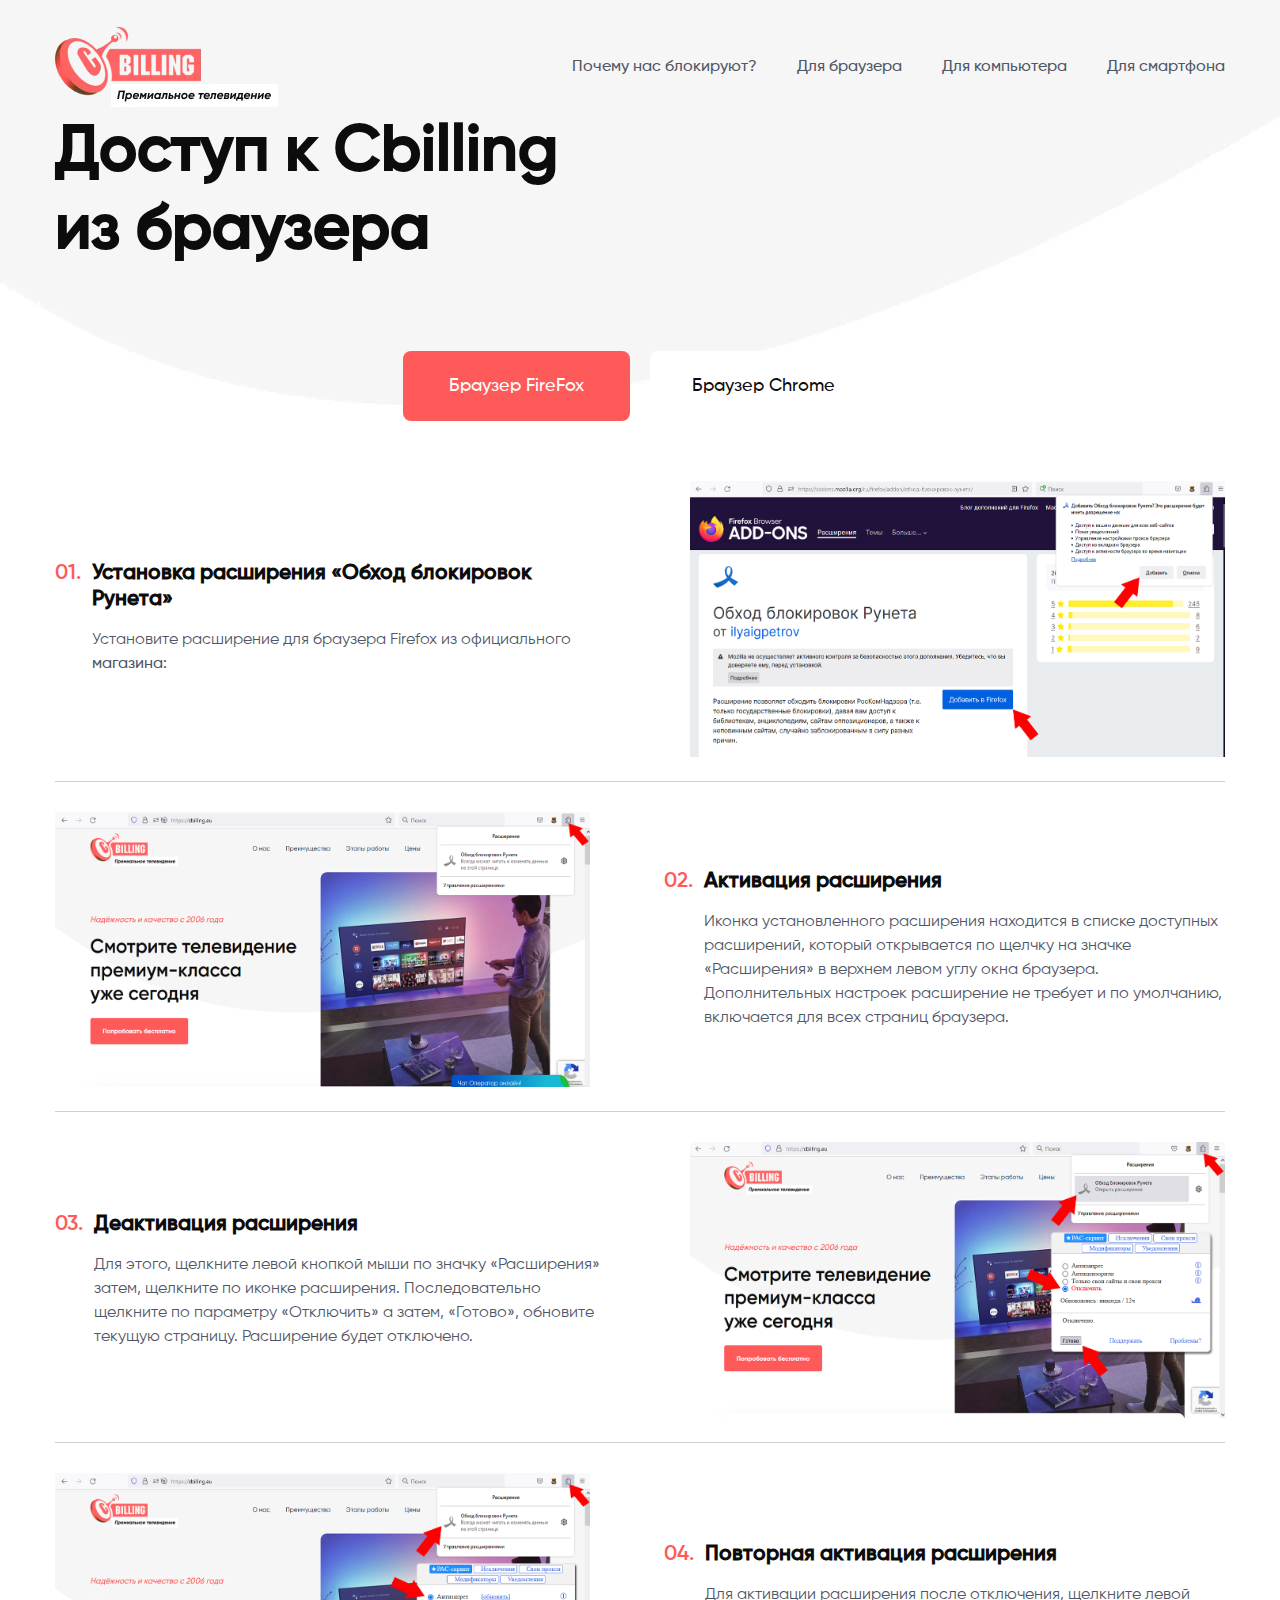
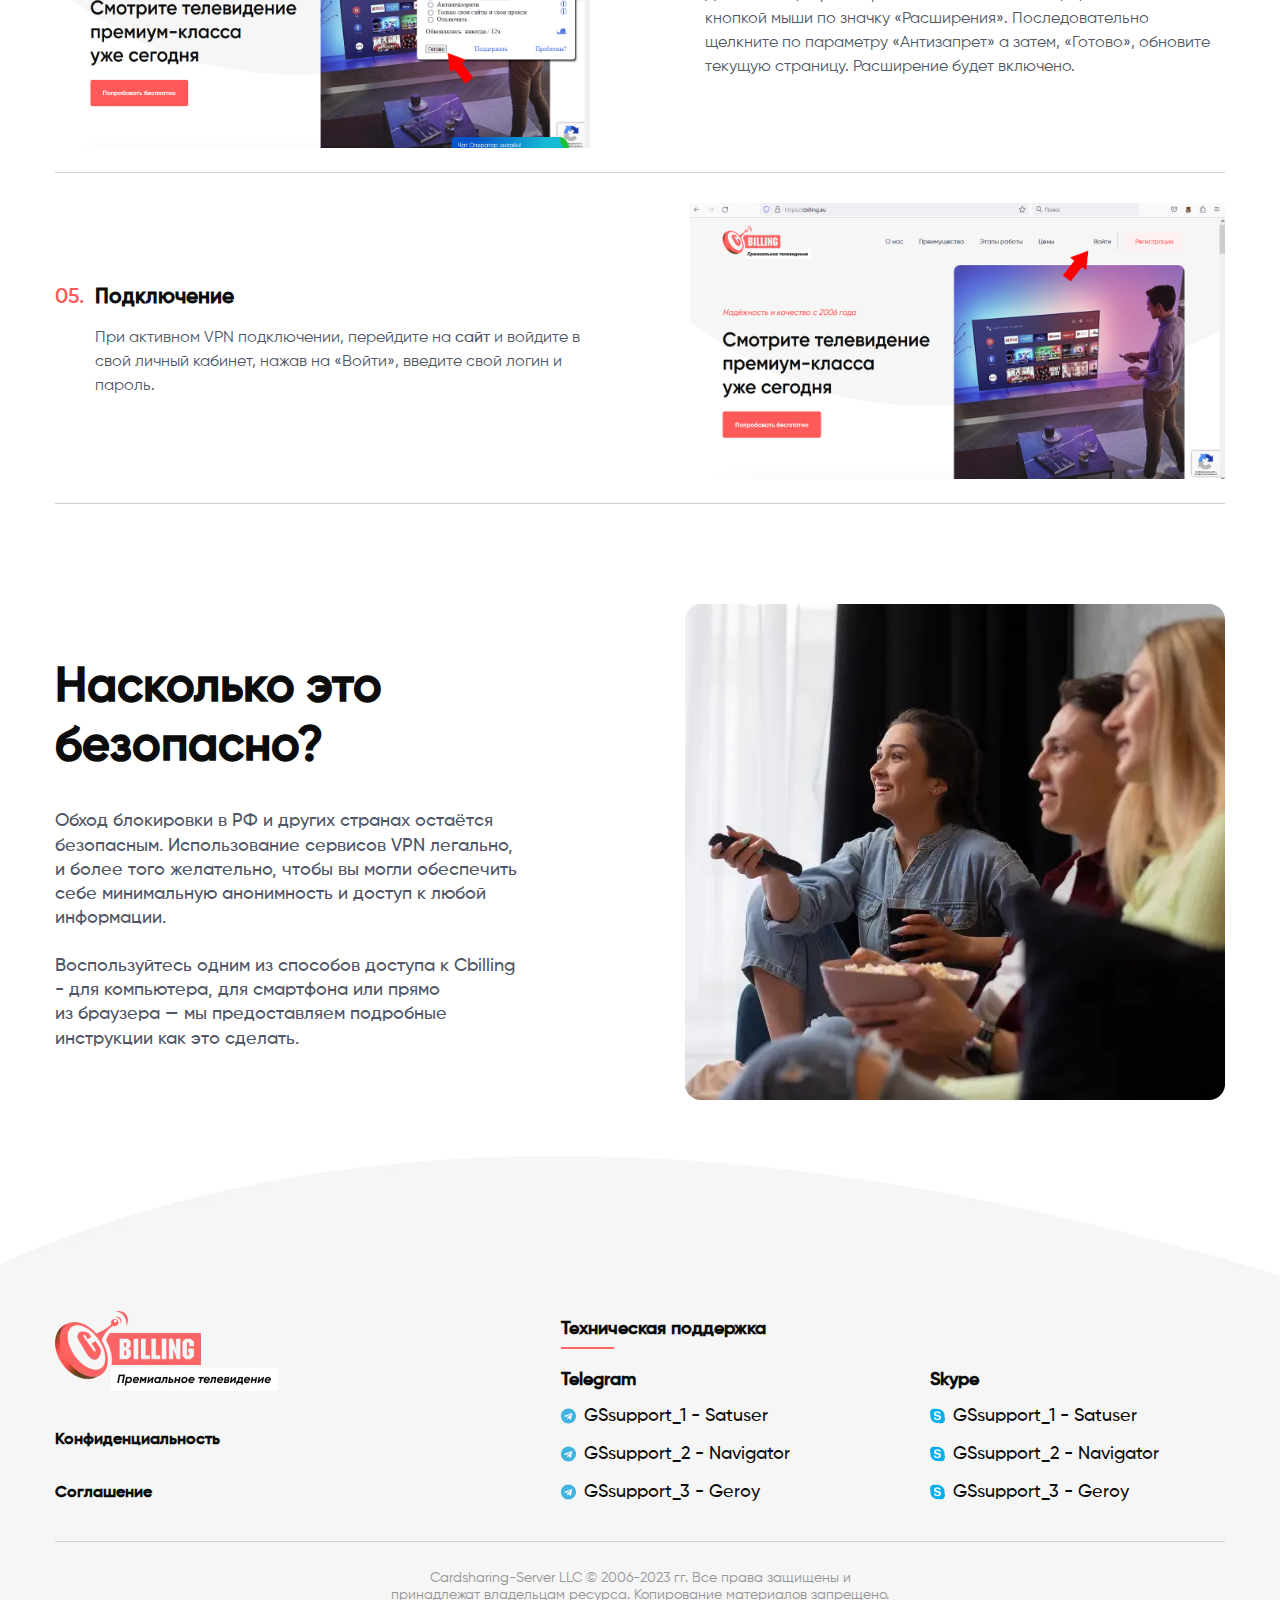
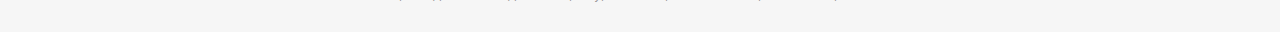
==== browser.html @ f4bbd4d5 "my first commit" ====
<!DOCTYPE html>
<html lang="en">

<head>
    <meta charset="UTF-8">
    <meta name="viewport" content="width=device-width, initial-scale=1.0">
    <meta name="title" content="Как войти в личный кабинет цбиллинг? Зеркало и другие способы здесь.">
    <meta name="description" content="Не работает цбиллинг? Нет доступа в личный кабинет cbilling? Зайдите на зеркало или используйте VPN.">
    <title>Document</title>
    <link rel="stylesheet" href="style.css">
    <link rel="icon" href="img/logo.webp">
</head>

<body>
    <div class="burger__menu">
        <div class="burger__container">
            <div class="header__logo">
                <a href="index.html"> <img src="img/logo.webp" alt=""> </a>
            </div>
        </div>
        <ul class="burger-list">
            <li class="header__list-item"><a href="#whyWeAreBlocked">Почему нас блокируют?</a></li>
            <li class="header__list-item"><a href="browser.html">Для браузера</a></li>
            <li class="header__list-item"><a href="pc.html">Для компьютера</a></li>
            <li class="header__list-item"><a href="smartphone.html">Для смартфона</a></li>
        </ul>
    </div>
    <header class="header header2">
        <div class="burger">
            <div class="burger-item first"></div>
            <div class="burger-item second"></div>
            <div class="burger-item last"></div>
        </div>
        <div class="container">
            <div class="header__container">
                <div class="header__logo">
                    <a href="index.html"> <img src="img/logo.webp" alt=""> </a>
                </div>
                <ul class="header__list">
                    <li class="header__list-item"><a href="#whyWeAreBlocked">Почему нас блокируют?</a></li>
                    <li class="header__list-item"><a href="browser.html">Для браузера</a></li>
                    <li class="header__list-item"><a href="pc.html">Для компьютера</a></li>
                    <li class="header__list-item"><a href="smartphone.html">Для смартфона</a></li>
                </ul>
            </div>

            <h1> Доступ к Cbilling из браузера</h1>

            <div class="howToGetAccess_names howToGetAccess_names2">
                <div class="howToGetAccess_name howToGetAccess_name-active">Браузер FireFox</div>
                <div class="howToGetAccess_name">Браузер Chrome</div>
            </div>
            <div class="howToGet__firefox howToGet__firefox-active">



                <div class="howToGetAccess_photosBlock">
                    <div>
                        <div class="howToGetAcces_texts">
                            <div>
                                <span>01.</span>
                            </div>
                            <div>
                                <h3>Установка расширения «Обход блокировок Рунета»</h3>

                                <p>
                                    Установите расширение для браузера Firefox из официального 
                                    <a href="
                                https://addons.mozilla.org/ru/firefox/addon/обход-блокировок-рунета/
                                ">

                                        магазина:
                                    </a>


                                </p>
                            </div>
                        </div>
                    </div>


                    <img width="535px" src="./img/firefox/001.webp" alt="">
                </div>



                <div class="howToGetAccess_photosBlock">
                    <img width="535px" src="./img/firefox/002.webp" alt="">

                    <div>
                        <div class="howToGetAcces_texts">
                            <div>
                                <span>02.</span>
                            </div>
                            <div>
                                <h3>Активация расширения</h3>

                                <p>
                                    Иконка установленного расширения находится в списке доступных расширений, который
                                    открывается по щелчку на значке «Расширения» в верхнем левом углу окна браузера.
                                    Дополнительных настроек расширение не требует и по умолчанию, включается для всех
                                    страниц браузера.


                                </p>
                            </div>
                        </div>
                    </div>


                </div>

                <div class="howToGetAccess_photosBlock">

                    <div>
                        <div class="howToGetAcces_texts">
                            <div>
                                <span>03.</span>
                            </div>
                            <div>
                                <h3>Деактивация расширения</h3>

                                <p>
                                    Для этого, щелкните левой кнопкой мыши по значку «Расширения» затем, щелкните по
                                    иконке
                                    расширения. Последовательно щелкните по параметру «Отключить» а затем, «Готово»,
                                    обновите текущую страницу. Расширение будет отключено.
                                </p>
                            </div>
                        </div>
                    </div>

                    <img width="535px" src="./img/firefox/003.webp" alt="">

                </div>

                <div class="howToGetAccess_photosBlock">
                    <img width="535px" src="./img/firefox/004.webp" alt="">

                    <div>
                        <div class="howToGetAcces_texts">
                            <div>
                                <span>04.</span>
                            </div>
                            <div>
                                <h3>Повторная активация расширения</h3>

                                <p>
                                    Для активации расширения после отключения, щелкните левой кнопкой мыши по значку
                                    «Расширения». Последовательно щелкните по параметру «Антизапрет» а затем, «Готово»,
                                    обновите текущую страницу. Расширение будет включено.

                                </p>
                            </div>
                        </div>
                    </div>


                </div>


                <div class="howToGetAccess_photosBlock">

                    <div>
                        <div class="howToGetAcces_texts">
                            <div>
                                <span>05.</span>
                            </div>
                            <div>
                                <h3>Подключение</h3>

                                <p>
                                    При активном VPN подключении, перейдите на <a href="https://cbilling.eu">
                                        сайт</a> и войдите в свой
                                    личный кабинет, нажав на «Войти», введите свой логин и пароль.
                                </p>
                            </div>
                        </div>
                    </div>
                    <img width="535px" src="./img/firefox/005.webp" alt="">


                </div>
            </div>



            <div class="howToGet__firefox">



                <div class="howToGetAccess_photosBlock">
                    <div>
                        <div class="howToGetAcces_texts">
                            <div>
                                <span>01.</span>
                            </div>
                            <div>
                                <h3>Установка расширения «Обход блокировок Рунета»</h3>

                                <p>
                                    Установите расширение для браузера Google Chrome из официального

                                    <a href="
                                    https://chrome.google.com/webstore/detail/обход-блокировок-рунета/npgcnondjocldhldegnakemclmfkngch?hl=ru
                                    ">

                                        магазина:

                                    </a>


                                </p>
                            </div>
                        </div>
                    </div>


                    <img width="535px" src="./img/chrome/001.webp" alt="">
                </div>



                <div class="howToGetAccess_photosBlock">
                    <img width="535px" src="./img/chrome/002.webp" alt="">

                    <div>
                        <div class="howToGetAcces_texts">
                            <div>
                                <span>02.</span>
                            </div>
                            <div>
                                <h3>Активация</h3>

                                <p>
                                    Иконка установленного расширения находится в верхнем правом углу браузера, правее
                                    адресной строки. Дополнительных настроек расширение не требует и включается для всех
                                    страниц браузера.


                                </p>
                            </div>
                        </div>
                    </div>


                </div>

                <div class="howToGetAccess_photosBlock">

                    <div>
                        <div class="howToGetAcces_texts">
                            <div>
                                <span>03.</span>
                            </div>
                            <div>
                                <h3>Деактивация </h3>

                                <p>
                                    Для отключения, щелкните левой кнопкой мыши по иконке расширения. Последовательно
                                    щелкните по параметру «Отключить» а затем, «Готово», обновите текущую страницу.
                                    Расширение будет отключено.

                                </p>
                            </div>
                        </div>
                    </div>

                    <img width="535px" src="./img/chrome/003.webp" alt="">

                </div>

                <div class="howToGetAccess_photosBlock">
                    <img width="535px" src="./img/chrome/004.webp" alt="">

                    <div>
                        <div class="howToGetAcces_texts">
                            <div>
                                <span>04.</span>
                            </div>
                            <div>
                                <h3>Повторная активация</h3>

                                <p>
                                    Для активации после отключения, щелкните левой кнопкой мыши по иконке расширения.
                                    Последовательно щелкните по параметру «Антизапрет» а затем, «Готово», обновите
                                    текущую страницу. Расширение будет включено.

                                </p>
                            </div>
                        </div>
                    </div>


                </div>


                <div class="howToGetAccess_photosBlock">

                    <div>
                        <div class="howToGetAcces_texts">
                            <div>
                                <span>05.</span>
                            </div>
                            <div>
                                <h3>Подключение</h3>

                                <p>
                                    При активном VPN подключении, перейдите на  <a href="https://cbilling.eu">
                                        сайт</a> и войдите в свой
                                    личный кабинет, нажав на «Войти», введите свой логин и пароль.
                                </p>
                            </div>
                        </div>
                    </div>
                    <img width="535px" src="./img/chrome/005.webp" alt="">


                </div>
            </div>

        </div>
    </header>





    <section class="safety safety2">
        <div class="container">
            <div class="safety__container">
                <div class="safety__info">
                    <h2 class="safety__title">Насколько это безопасно?</h2>
                    <p class="safety__info-text">
                        Обход блокировки в РФ и других странах остаётся безопасным. Использование сервисов VPN легально,
                        и более того желательно, чтобы вы могли обеспечить себе минимальную анонимность и доступ к любой
                        информации. <br> <br>
                        Воспользуйтесь одним из способов доступа к Cbilling - для компьютера, для смартфона или прямо
                        из браузера — мы предоставляем подробные инструкции как это сделать.
                    </p>
                </div>
                <div class="safety__img">
                    <img src="img/safety.webp" alt="">
                </div>
            </div>
        </div>
    </section>
    <footer class="footer">
        <div class="container">
            <div class="footer__container">
                <div class="footer__logo">
                    <a href="index.html"><img src="img/logo.webp" alt=""></a>
                    <a href="#">Конфиденциальность</a>
                    <a href="#">Соглашение</a>
                </div>
                <div class="footer__lists">
                    <ul class="footer__list">
                        <h5 class="footer__technic">Техническая поддержка</h5>
                        <div class="underscore"></div>
                        <h6 class="footer__name">Telegram</h6>
                        <ul class="main__list">
                            <a href="https://t.me/GSsupport_1">
                                <img src="img/telegram.svg" alt="">
                                <p>GSsupport_1 - Satuser</p>
                            </a>
                            <a href="https://t.me/GSsupport_2">
                                <img src="img/telegram.svg" alt="">
                                <p>GSsupport_2 - Navigator</p>
                            </a>
                            <a href="https://t.me/GSsupport_3">
                                <img src="img/telegram.svg" alt="">
                                <p>GSsupport_3 - Geroy</p>
                            </a>
                        </ul>
                    </ul>
                    <ul class="footer__list footer__be-bottom">
                        <h6 class="footer__name">Skype</h6>
                        <ul class="main__list">
                            <a href="skype:GSsupport_1?call">
                                <img src="img/skype.svg" alt="">
                                <p>GSsupport_1 - Satuser</p>
                            </a>
                            <a href="skype:GSsupport_2?call">
                                <img src="img/skype.svg" alt="">
                                <p>GSsupport_2 - Navigator</p>
                            </a>
                            <a href="skype:GSsupport_3?call">
                                <img src="img/skype.svg" alt="">
                                <p>GSsupport_3 - Geroy</p>
                            </a>
                        </ul>
                    </ul>

                </div>
            </div>
            <div class="footer__underscore"></div>
            <div class="footer__rights">
                <p class="footer__right">Cardsharing-Server LLC © 2006-2023 гг. Все права защищены и принадлежат
                    владельцам ресурса. Копирование материалов запрещено.</p>
            </div>
        </div>
    </footer>














    <script src="./script.js"></script>
</body>

</html>
---- style.css ----
@font-face {
    font-family: 'Gilroy400';
    src: url(./gilroy/Gilroy-Regular.ttf);
}
@font-face {
    font-family: 'Gilroy500';
    src: url(./gilroy/Gilroy-Medium.ttf);
}
@font-face {
    font-family: 'Gilroy600';
    src: url(./gilroy/Gilroy-SemiBold.ttf);
}
@font-face {
    font-family: 'Gilroy700';
    src: url(./gilroy/Gilroy-Bold.ttf);
}
* {
    box-sizing: border-box;
    padding: 0;
    margin: 0;
    text-decoration: none;
    list-style: none;
    border: none;
    font-family: 'Gilroy500';
    scroll-behavior: smooth;
}
.header a {
    color: #4F5665;
    font-size: 16px;
    font-weight: 500;
}

.header {
    background-image: url(img/theme.webp);
    background-repeat: no-repeat;
    background-size: 100%;
    background-position: center 0%;
    padding-bottom: 230px;
}

.container {
    max-width: 1170px;
    margin: 0 auto;
}

.header__container {
    display: flex;
    justify-content: space-between;
    align-items: center;
    padding-top: 22px;
}

.header__list {
    display: flex;
    gap: 40px;
}

.header__content {
    display: flex;
    justify-content: space-between;
    padding-top: 15px;
}

h1 {
    color: #0C0C0C;
    font-size: 64px;
    font-family: 'Gilroy600';
    max-width: 521px;
    font-weight: 600;
    padding-bottom: 32px;
}

.header__content-info {
    display: flex;
    flex-direction: column;
    justify-content: center;
    align-items: flex-start;
    max-width: 521px;
    color: #4F5665;
    font-size: 18px;
    font-weight: 500;
    padding-bottom: 49px;
}

.header__content-italic {
    color: #FF5A5A;
    font-size: 24px;
    font-style: italic;
    font-weight: 500;
    line-height: normal;
    padding-bottom: 57px;
}

.header__button {
    padding: 24px 32px;
    background: #FF5A5A;
    border-radius: 8px;
    cursor: pointer;
    font-family: 'Gilroy600';
    color: #FFF;
    font-size: 18px;
}

.about__us {
    background: #F6F6F6;
    padding: 66px 0 80px 0;
}

.about__us-container {
    display: flex;
    justify-content: space-between;
}

.about__us-img {
    position: relative;
    width: 540px;
    height: auto;
}

.about__us-top {
    position: absolute;
    top: -28px;
    left: 0;
    width: 313px;
    height: auto;
    z-index: 0;
}

.about__us-bottom {
    position: absolute;
    right: 0;
    bottom: -40px;
    width: 313px;
    z-index: 0
}

.about__us-main {
    color: #0C0C0C;
    font-size: 48px;
    font-family: 'Gilroy600';
    padding-bottom: 32px;
}

.about__us-info {
    display: inline-block;
    max-width: 565px;
    color: #4F5665;
    font-size: 18px;
    font-weight: 500;
    line-height: 134.698%;
}

.about__us-experience {
    position: absolute;
    padding: 42px 0;
    border-radius: 16px;
    background: #FF5A5A;
    width: 184px;
    height: 188px;
    z-index: 20;
    top: 50%;
    left: 50%;
    transform: translate(-50%, -50%);
    display: flex;
    align-items: center;
    justify-content: center;
    flex-direction: column;
    gap:2px;
}

.main__experience {
    color: #FFF;
    font-size: 60px;
    font-family: 'Gilroy700';
    font-weight: 700;
    letter-spacing: 1.179px;
    text-transform: uppercase;
}

.time__experience {
    color: #FFF;
    text-align: center;
    font-family: 'Gilroy700';
    font-size: 20px;
    font-style: normal;
    line-height: 25.5px;
    letter-spacing: 1px;
    text-transform: uppercase;
}

.safety {
    padding: 196px 0;
}

.safety__container {
    display: flex;
    justify-content: space-between;
    gap: 121px;
}

.safety__info {
    display: flex;
    flex-direction: column;
    justify-content: center;
}

.footer__logo {
    display: flex;
    flex-direction: column;
    gap: 33px;
}

.safety__title {
    margin-bottom: 32px;
    color: #0C0C0C;
    font-size: 48px;
    font-family: 'Gilroy600';
    width: 350px;
}

.safety__info-text {
    color: #4F5665;
    width: 470px;
    font-size: 18px;
    font-style: normal;
    font-weight: 500;
    line-height: 134.698%;
}

.footer {
    padding-top: 150px;
    background-image: url(img/bottom-theme.webp);
    background-repeat: no-repeat;
    background-size: cover;
    background-position: center 0%;
}

.footer a {
    color: #0C0C0C;
    font-size: 16px;
    font-weight: 600;
    font-family: 'Gilroy600';
}

.footer__container {
    display: flex;
    justify-content: space-between;
    padding-right: 66px;
}

.footer__lists {
    display: flex;
    justify-content: space-between;
    align-items: flex-end;
    gap: 140px;
}

.footer__list {
    display: flex;
    flex-direction: column;
}

.footer__list a {
    display: flex;
    gap: 8px;
}
.safety button{
    padding: 15px 20px;
    color: #FF5A5A;
    background: white;
    border: 2px solid #FF5A5A;
    /* font-weight: 500; */
    font-size: 25px;
    font-family: 'Gilroy600';
    display: block;
    margin: 30px auto;
    cursor: pointer;
    border-radius: 4px;
}
.underscore {
    width: 52.5px;
    height: 2px;
    background: #FF6464;
    margin: 7px 0 20px;
}

.footer__technic {
    color: #0C0C0C;
    font-family: 'Gilroy600';
    font-size: 18px;
    font-weight: 600;
}

.footer__name {
    margin-bottom: 14px;
    color: #0C0C0C;
    font-size: 18px;
    font-family: 'Gilroy600';

    font-weight: 600;
}

.footer__list a {
    color: #0C0C0C;
    font-size: 18px;
    font-family: 'Gilroy400';
    font-weight: 400;
    
}

.footer__be-bottom {
    justify-content: center;
}

.main__list {
    display: flex;
    flex-direction: column;
    gap: 16px;
}

.footer__underscore {
    width: 100%;
    background: #CFCFCF;
    height: 1px;
    margin: 38px 0 28px 0;
}

.footer__rights {
    display: flex;
    justify-content: center;
    padding-bottom: 28px;
}

.footer__right {
    color: #949494;
    text-align: center;
    font-size: 14px;
    font-weight: 400;
    font-family: 'Gilroy400';
    max-width: 500px;
}

#HowToGetAccess {
    padding-top: 100px;
    background: #F6F6F6;
}

#HowToGetAccess h2 {
    text-align: center;
    color: #0C0C0C;
    font-family: 'Gilroy600';
    font-size: 48px;
    font-weight: 600;
}

.howToGetAccess_names {
    display: flex;
    align-items: center;
    margin: 50px 0 60px;
    justify-content: center;
    gap: 20px;
}

.howToGetAccess_name {
    border-radius: 8px;
    background: white;
    cursor: pointer;
    padding: 24px 0;
    width: 227px;
    font-size: 18px;
    color: #0C0C0C;
    text-align: center;
}

.howToGetAccess_name-active {
    background: #FF5A5A;
    color: white;
}

.HowToGetAccess__chrome {
    display: flex;
    flex-direction: column;
    display: none;
    gap: 50px;
}

.HowToGetAccess-active {
    display: flex;
}

.howToGet__chrome2 {
    display: none;
}

.howToGet__chrome2-active {
    display: block;
}

.howToGetAccess_photosBlock {
    display: flex;
    align-items: center;
    justify-content: space-between;
    padding-bottom: 24px;
    border-bottom: 1px solid #CFCFCF;
}

.howToGetAcces_texts {
    max-width: 561px;
    display: flex;
    gap: 11px;
    align-items: flex-start;
}

.howToGetAcces_texts span {
    font-family: 'Gilroy600';
    color: #FF5A5A;
    font-size: 21px;
}

.howToGetAcces_texts h3 {
    font-size: 21px;
    font-family: 'Gilroy600';
    color: #0C0C0C;
}

.howToGetAcces_texts p {
    color: #4F5665;
    font-family: 'Gilroy400';

    font-size: 16px;
    line-height: 24px;
    margin-top: 15px;
}

.howToGetAccess_photosBlock2 {
    padding-bottom: 93px;
}

.howToGet__chrome2 {
    background-color: white;
    padding-top: 50px;
    background-image: url(./img/backgroundKlor.webp);
    background-repeat: no-repeat;
    background-position-y: 100%;
    background-position-x: center;
}

.howToGet__chrome2 .howToGetAccess_photosBlock {
    border: none;
}
.howToGet__firefox{
    display: none;
    flex-direction: column;
    gap: 30px;
}

.howToGet__firefox-active{
    display: flex;
}
.header2{
    padding-bottom: 50px;   
}
.safety2{
    padding: 50px 0;
}
.howToGetAccessPC{
    display: flex;
    flex-direction: column;
    gap: 30px;
}
.howToGet__lastText {
    margin-top: 20px;
    padding-bottom: 100px;
}

.howToGet__lastText h3 {
    font-size: 32px;
    text-align: center;
    font-family: 'Gilroy600';
    color: #0C0C0C;
}

.howToGetAcces_texts a {
    color: #4F5665;
}

.howToGet__lastText p {
    font-size: 21px;
    color: #0C0C0C;
    text-align: center;

}

.howToGet__lastText a {
    color: #FF5A5A;
    text-decoration: none;
    font-size: 21px;
    text-align: center;
}

.howToGet_block2 span {
    max-width: 494px;
    padding: 15px 0 32px;
    color: #4F5665;
    font-family: 'Gilroy400';
    font-size: 16px;
    display: block;
}

.howToGet_block2 p {
    font-size: 21px;
    font-family: 'Gilroy600';
    color: #0C0C0C;

}

.howToGet__chrome2 .howToGetAcces_texts {
    max-width: 100%;
}

.howToGet__lastText h3 {
    padding-bottom: 10px;
}

#whyWeAreBlocked {
    padding: 196px 0;
}

#whyWeAreBlocked h2 {
    font-size: 48px;
    text-align: center;
    font-family: 'Gilroy600';
    padding-bottom: 64px;
}

.whyWeAreBlocked__main {
    display: flex;
    gap: 33px;
}

.whyWeAreBlocked__el {
    width: 370px;
    padding: 38px 20px;
    display: flex;
    flex-direction: column;
    cursor: pointer;
    align-items: center;
    border-radius: 16px;
    background: #FFF;
    gap: 16px;
    box-shadow: 0px 8px 50px -17px rgba(0, 0, 0, 0.10);
    position: relative;
}
.whyWeAreBlocked__el_svg{
    position: absolute;
    left: 0;
    border-top-left-radius: 16px;
    overflow: hidden;
    top: 0;
}

.whyWeAreBlocked_centerIcon{
    width: 80px;
    height: 80px;
    display: flex;
    align-items: center;
    justify-content: center;
    background: #F6F6F6;
    border-radius: 100%;
}


.whyWeAreBlocked__el p{
    font-size: 21px;
    font-family: 'Gilroy600';
    color: #4F5665;
}

.whyWeAre__line{
    width: 229px;
    height: 1px;
    background: #E6E6E6;
}
.whyWeAreBlocked__el span{
    display: block;
    color: #4F5665;
    font-family: 'Gilroy400';

    text-align: center;
}

.whyWeAreBlocked__el:hover  svg path{
    fill: #FF5A5A;
    transition: .3s;
}
.whyWeAreBlocked__el_svg p{
    position: absolute;
    left: 10px;
    font-family: 'Gilroy500';
    font-size: 16px;
    top: 12px;   
}
.whyWeAreBlocked__el:hover .whyWeAreBlocked_centerIcon{
    background: #FFF1F1 ;
    transition: .3s;
}

.whyWeAreBlocked__el:hover .whyWeAreBlocked__el_svg p{
    color: white ;
    transition: .3s;
}

.burger__menu{
    display: flex;
    width: 100%;
    height: 100vh;
    position: absolute;
    background: white;
    z-index: 50;
    left: -100%;
    top: -100%;
    transition: .3s;
}

.burger__container .header__logo {
    padding-top: 20px;
}

.burger__container {
    display: flex;
    justify-content: space-between;
}

.burger{
    display: flex;
    flex-direction: column;
    justify-content: center;
    gap:6.2px;
    position: absolute;
    right: 20px;
    top: 40px;
    cursor: pointer;
    display: none;
}

.burger__container {
    display: flex;
    justify-content: space-between;
    width: 100%;
    height: 100px;
    padding: 0 22px;
}

.burger-list {
    width: 100%;
    display: flex;
    position: absolute;
    top: 40%;
    left: 50%;
    transform: translate(-50%,-50%);
    gap:25px;
    flex-direction: column;
    align-items: center;
}

.burger-list a {
        color: #4F5665;
    font-size: 20px;
    font-weight: 500;
}

.burger-item {
    width: 34px;
    height: 4px;
    background: black;
    z-index: 200;
    transition: 0.3s;
}

.first-item {
    transform:  translateY(9PX) rotate(45deg);
    transform-origin: center center;
}

.last-item {
    transform: rotate(-45deg);
    transform-origin: center center;
}

.second-item {
    display: none;
}

.burger__add {
    top: 0 !important;
    left: 0 !important;
}

@media screen and (max-width:1160px) {
    .burger {
        display: flex;
    }
    .container{
        max-width: 360px;
    }
    .header__list{
        display: none;
    }
    .header__logo img{
        width: 170px;
    }
    .header{
        padding-bottom: 0;
    }
    .header__content{
        flex-direction: column;
    }
    h1{
        font-size: 30px;
    }
    .header__content-img img{
        width: 100%;
    }
    .about__us-container{
        flex-direction: column;
    }
    .about__us-img{
        height: 240px;
        width: 100%;
    }
    .about__us-experience{
        width: 124px;
        height: 124px;
        padding: 10px 0;
    }
    .main__experience{
        font-size: 25px;
    }
    .time__experience{
        font-size: 20px;
    }
    .about__us-main {
        font-size: 30px;
    }
    .about__us-info{
        font-size: 14px;
    }
    .about__us-top,.about__us-bottom{
        width: 180px;
    }
    #whyWeAreBlocked{
        padding: 20px 0;
    }
    .whyWeAreBlocked__main{
        flex-direction: column;
    }
    .whyWeAreBlocked__el{
        width: 100%;
    }
    #whyWeAreBlocked h2{
        font-size: 30px;
        padding-bottom: 24px;
    }
    .about__us{
        padding: 30px 0;
    }
    .whyWeAreBlocked__main{
        gap: 16px;
    }
    #HowToGetAccess{
        padding-top: 30px;
    }
    #HowToGetAccess h2{
        font-size: 30px;
    }
    .howToGetAccess_names{
        margin: 20px 0 30px;
        gap: 8px;
    }
    .howToGetAccess_name{
        font-size: 14px;
        padding: 16px 0;
        width: 111px;
    }
    .howToGetAccess_photosBlock{
        gap: 20px;
        flex-direction: column;
    }
    .howToGetAccess_photosBlock img{
        width: 330px;
    }
    .howToGetAcces_texts{
        max-width: 100%;
        gap: 5px;
    }
    .howToGetAcces_texts p{
        font-size: 13px;
        line-height: 21px;
    }
    .howToGetAcces_texts span{
        font-size: 18px;
    }
    .HowToGetAccess__chrome{
        gap: 30px;
    }
    .howToGetAcces_texts h3{
        font-size: 18px;
    }
    .howToGet__chrome2{
        padding-top: 30px;
    }
    .howToGet__lastText h3{
        font-size: 24px;
    }
    .howToGet__lastText p{
        font-size: 17px;
    }
    .howToGet__lastText{
        padding-bottom: 0;
    }
    .safety{
        padding: 30px 0;
    }
    .safety__title{
        font-size: 30px;
        width: auto;
        margin-bottom: 16px;
    }
    .safety__container{
        flex-direction: column;
        align-items: center;
        gap: 20px;
    }
    .safety__info-text{
        width: auto;
        font-size: 14px;
    }
    .safety img{
        width: 330px;
    }
    .footer__logo{
        flex-direction: row;
        flex-wrap: wrap;
        justify-content: space-between;
        gap: 12px;
    }
    .footer__container{
        padding-right: 12px;
        flex-direction: column;
    }
    .footer__lists{
        margin-top: 12px;
        gap: 20px;
    }
    .footer__list a{
        font-size: 16px;
    }
    .footer__underscore{
        margin: 16px 0;
    }
    .footer__right{
        font-size: 12px;
    }
    .footer{
        padding-top: 0;
    }
    .header__content-italic{
        padding-bottom: 20px;
    }
    .header__content-info{
        padding-bottom: 20px;
    }
    h1{
        padding-bottom: 22px;
    }
    .howToGetAccess_photosBlock2{
        padding-bottom: 25px;
    }
    .howToGetAccess_names2{
        gap: 50px;
    }
    
}
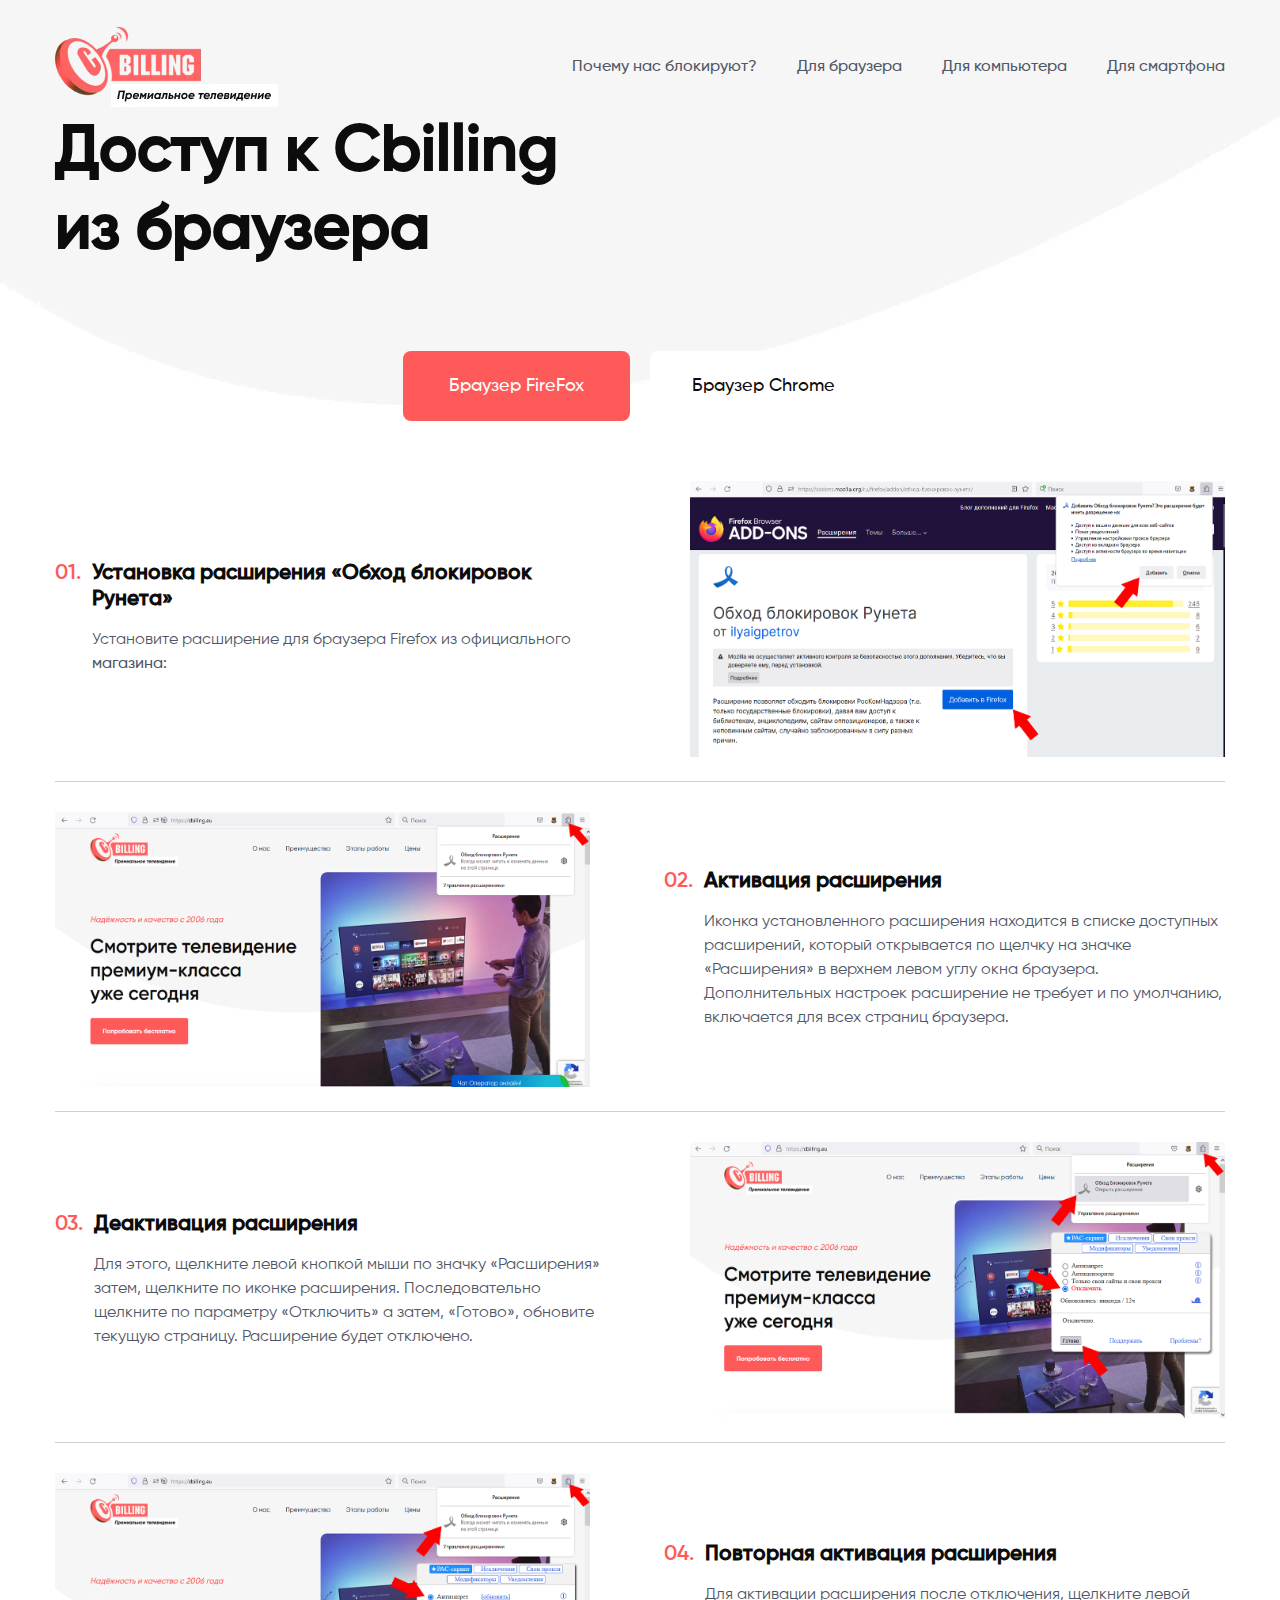
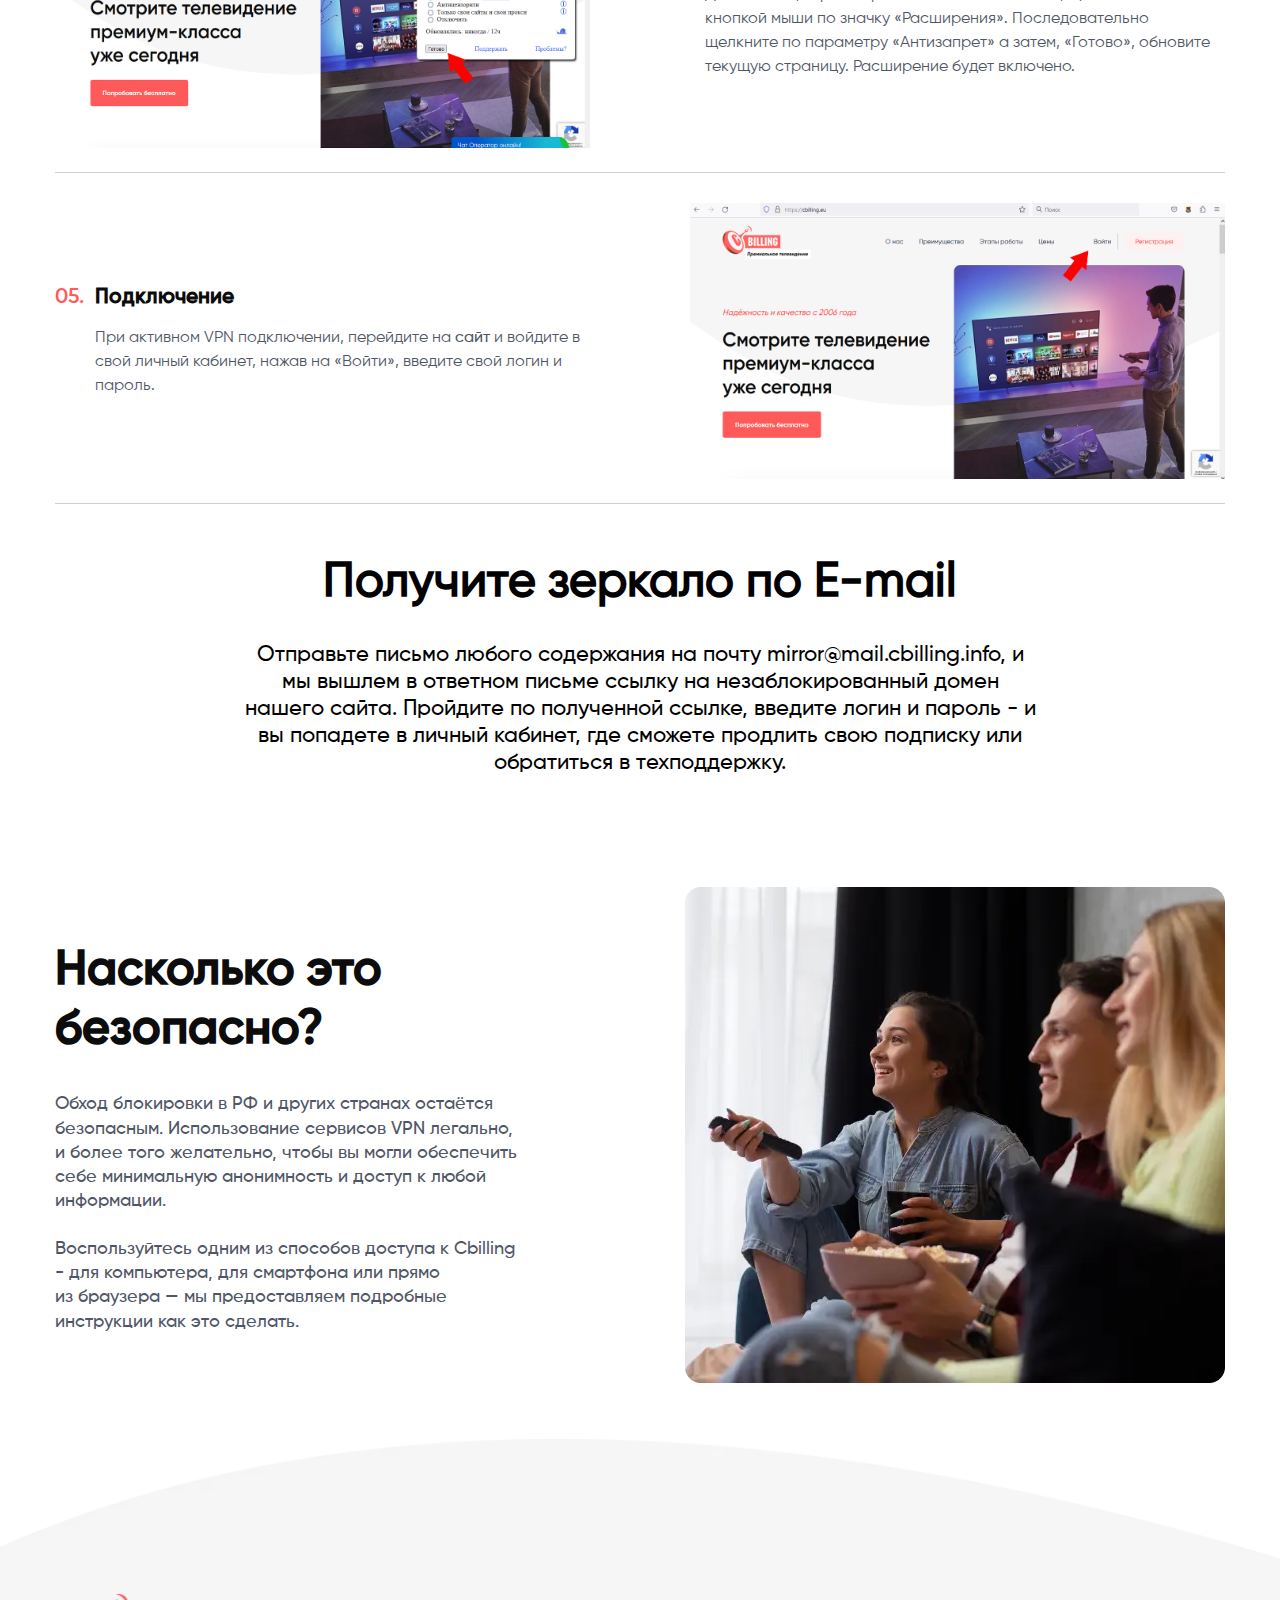
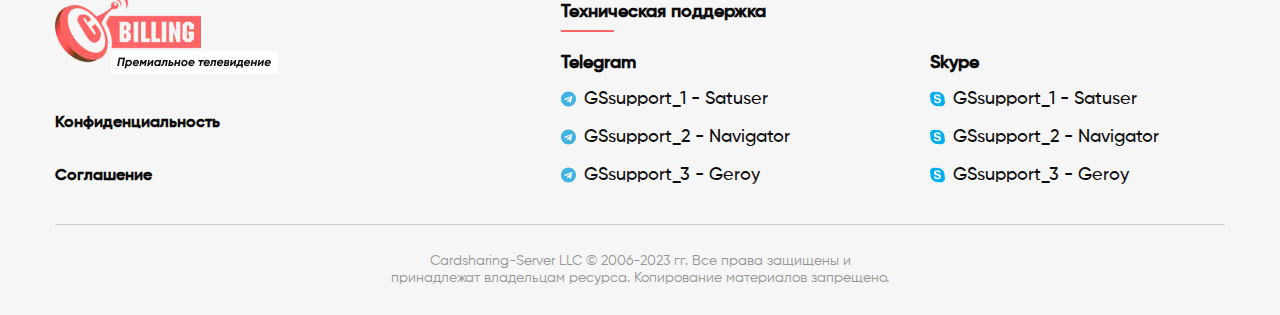
==== commit 7206d78f: "comit" ====
--- a/browser.html
+++ b/browser.html
@@ -4,14 +4,11 @@
 <head>
     <meta charset="UTF-8">
     <meta name="viewport" content="width=device-width, initial-scale=1.0">
-    <meta name="title" content="Как войти в личный кабинет цбиллинг? Зеркало и другие способы здесь.">
-    <meta name="description" content="Не работает цбиллинг? Нет доступа в личный кабинет cbilling? Зайдите на зеркало или используйте VPN.">
     <title>Document</title>
     <link rel="stylesheet" href="style.css">
-    <link rel="icon" href="img/logo.webp">
 </head>
 
-<body>
+<body> 
     <div class="burger__menu">
         <div class="burger__container">
             <div class="header__logo">
@@ -324,7 +321,15 @@
 
 
 
-
+    <section id="mirrorWithEmail">
+        <div class="container">
+            <h2>Получите зеркало по E-mail</h2>
+            <div>
+                Отправьте письмо любого содержания на почту mirror@mail.cbilling.info, и мы вышлем в ответном письме ссылку на незаблокированный домен нашего сайта.  
+                Пройдите по полученной ссылке, введите логин и пароль - и вы попадете в личный кабинет, где сможете продлить свою подписку или обратиться в техподдержку. 
+            </div>
+        </div>
+    </section>
 
     <section class="safety safety2">
         <div class="container">
--- a/style.css
+++ b/style.css
@@ -140,7 +140,21 @@
     font-family: 'Gilroy600';
     padding-bottom: 32px;
 }
-
+#mirrorWithEmail {
+    padding: 0 0 60px;
+
+}
+#mirrorWithEmail h2{
+    text-align: center;
+    font-size: 48px;
+    padding-bottom: 30px;    
+}
+#mirrorWithEmail .container div{
+    width: 800px;
+    margin: auto;
+    font-size: 22px;
+    text-align: center;
+}
 .about__us-info {
     display: inline-block;
     max-width: 565px;
@@ -712,6 +726,16 @@
     .header{
         padding-bottom: 0;
     }
+    #mirrorWithEmail{
+        padding-top: 40px;
+    }
+    #mirrorWithEmail h2{
+        font-size: 27px;
+    }
+    #mirrorWithEmail .container div{
+        width: 100%;
+        font-size: 16px;
+    }
     .header__content{
         flex-direction: column;
     }
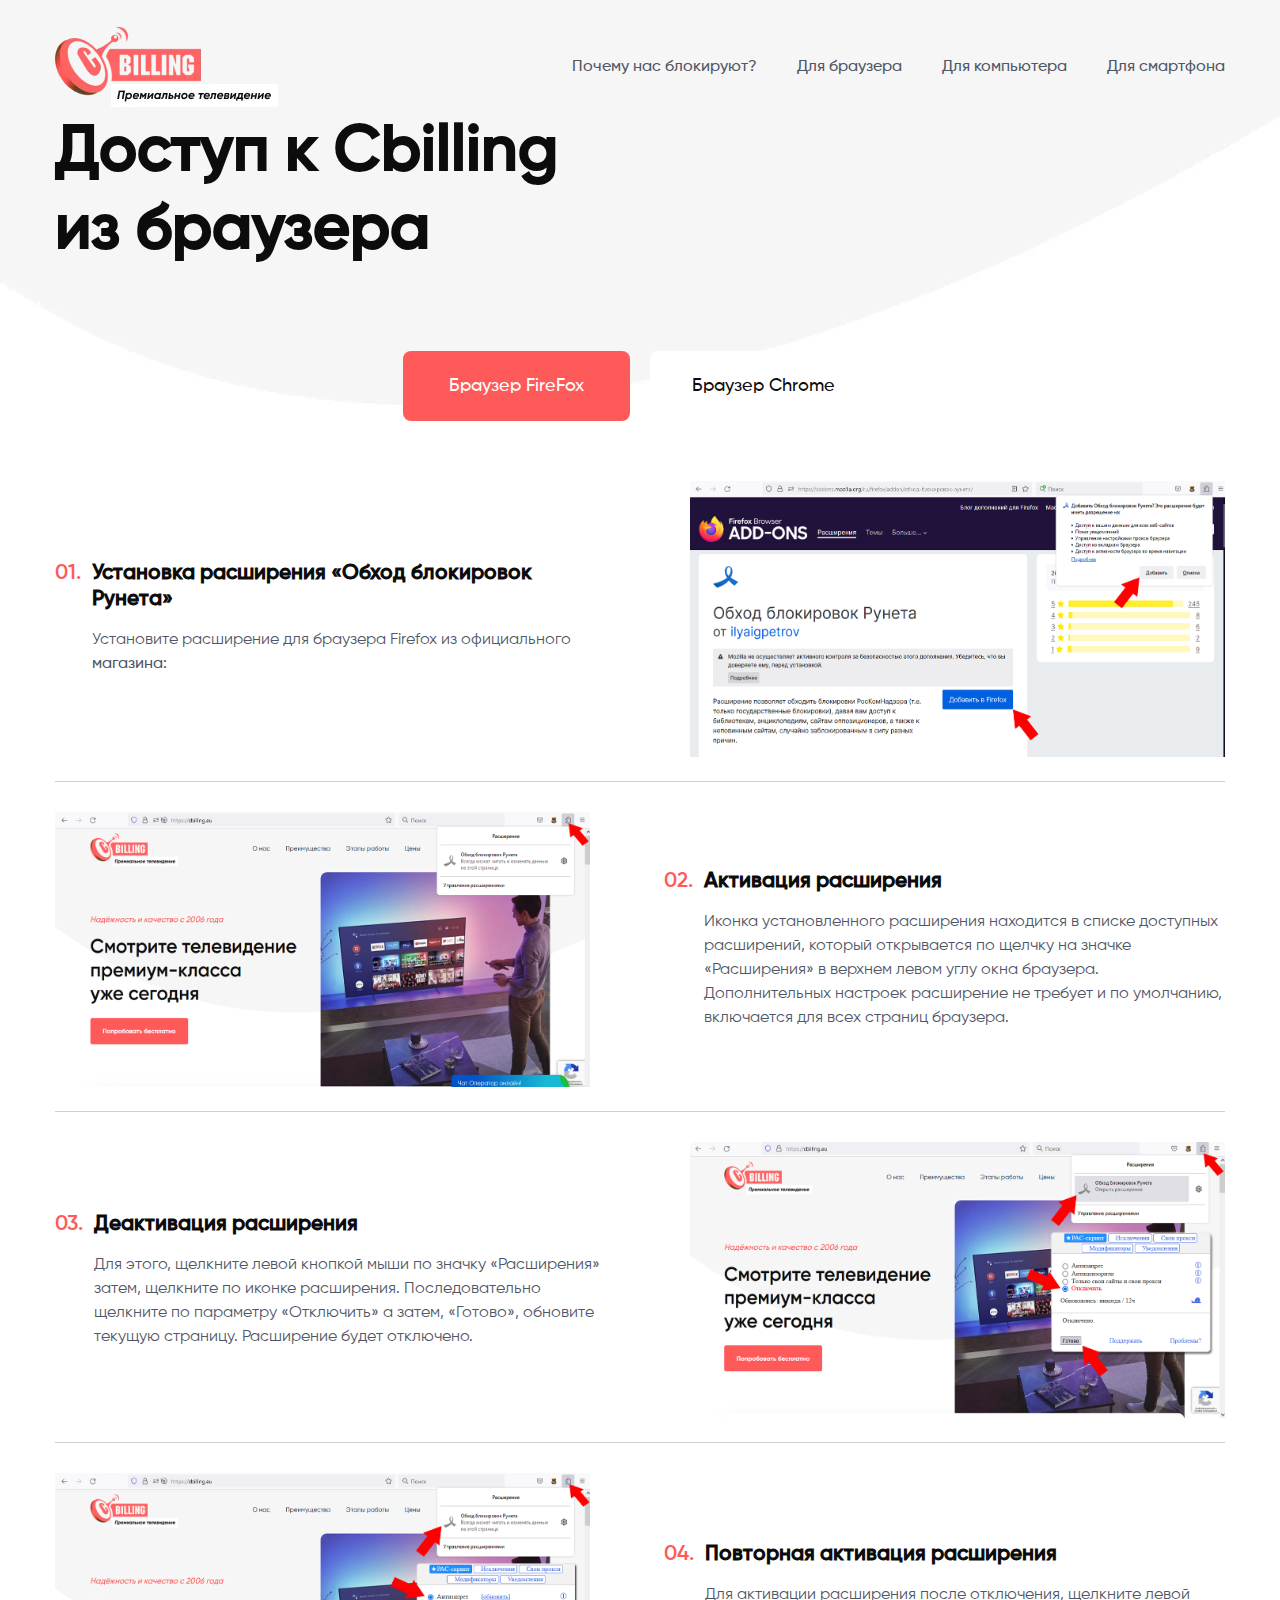
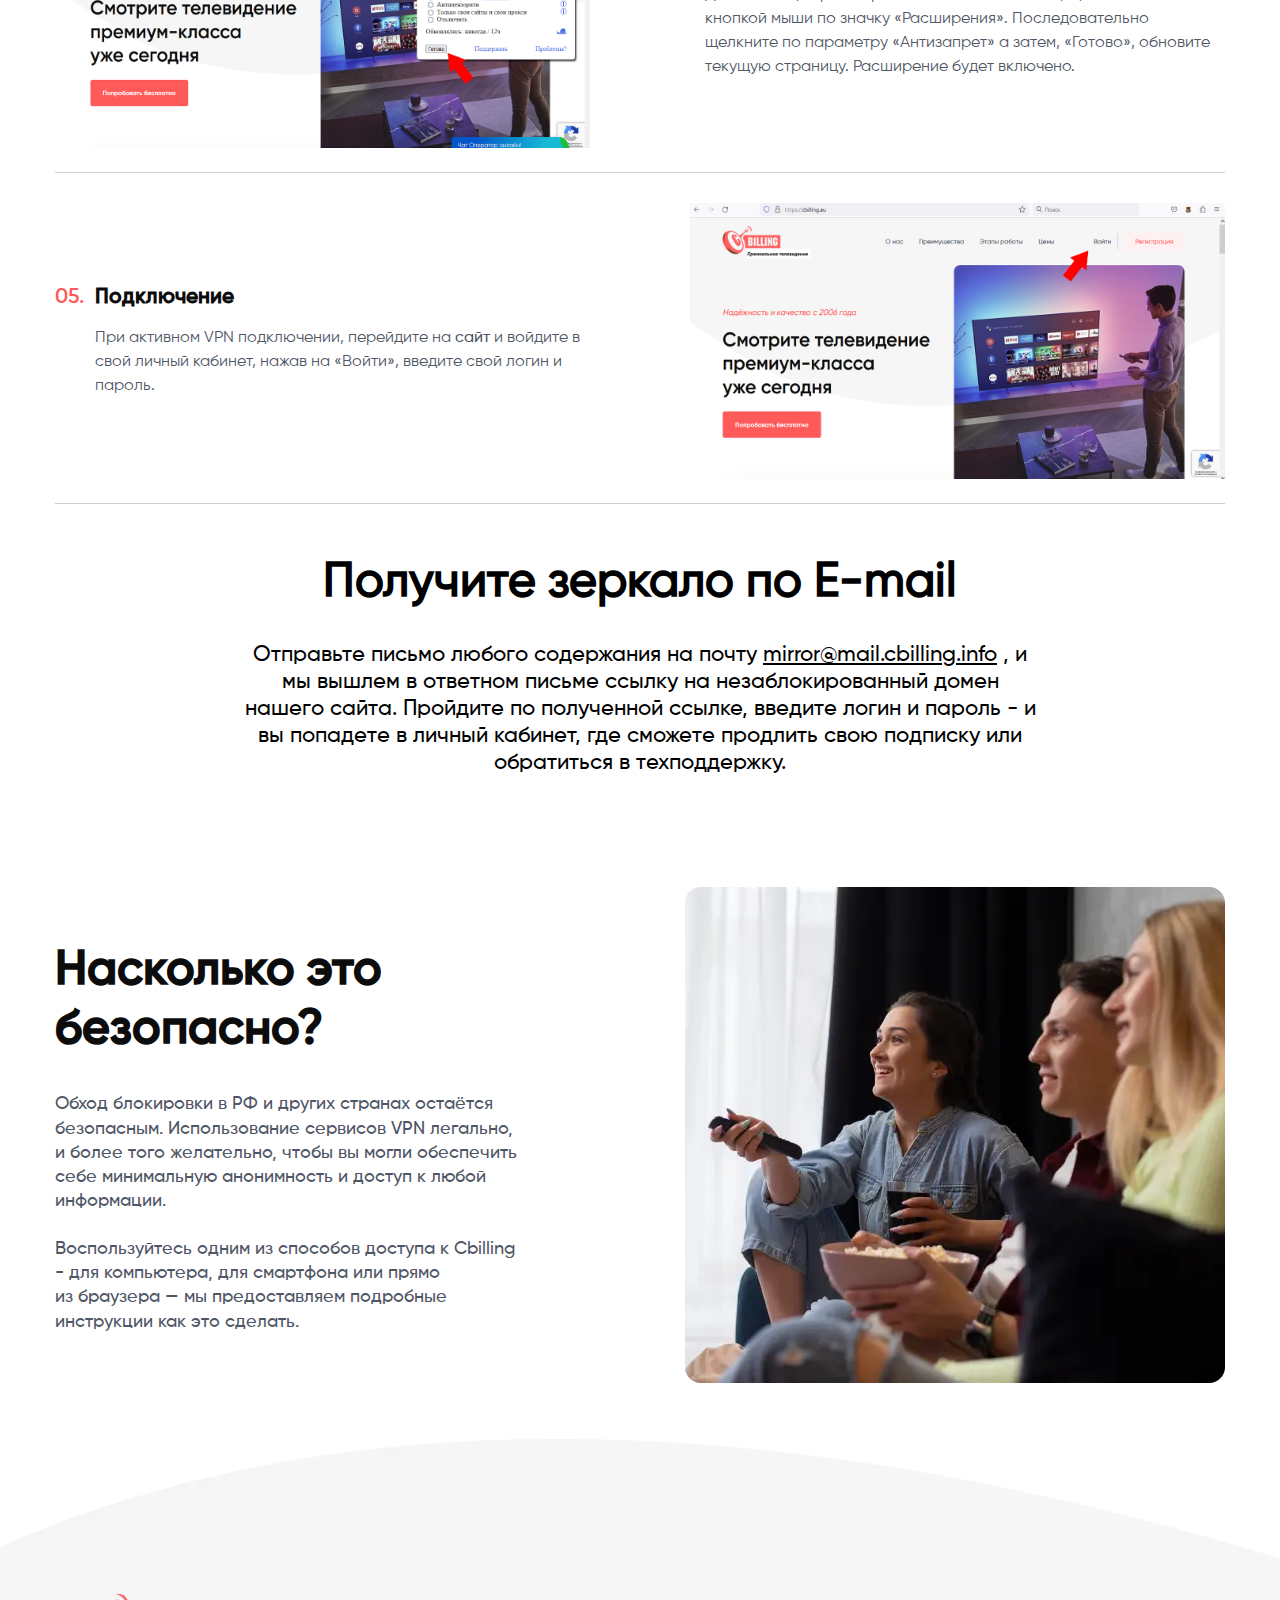
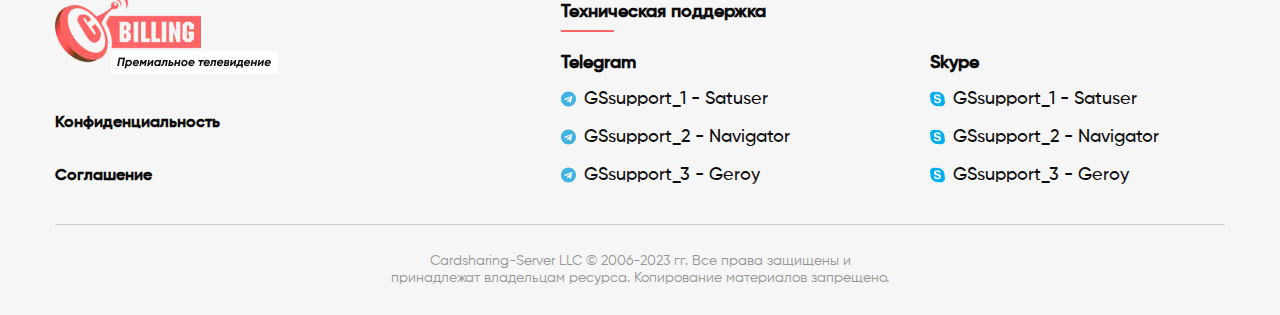
==== commit b8aaea5e: "comit2" ====
--- a/browser.html
+++ b/browser.html
@@ -4,8 +4,11 @@
 <head>
     <meta charset="UTF-8">
     <meta name="viewport" content="width=device-width, initial-scale=1.0">
+    <meta name="title" content="Как войти в личный кабинет цбиллинг? Зеркало и другие способы здесь.">
+    <meta name="description" content="Не работает цбиллинг? Нет доступа в личный кабинет cbilling? Зайдите на зеркало или используйте VPN.">
     <title>Document</title>
     <link rel="stylesheet" href="style.css">
+    <link rel="icon" href="img/logo.webp">
 </head>
 
 <body> 
@@ -325,8 +328,8 @@
         <div class="container">
             <h2>Получите зеркало по E-mail</h2>
             <div>
-                Отправьте письмо любого содержания на почту mirror@mail.cbilling.info, и мы вышлем в ответном письме ссылку на незаблокированный домен нашего сайта.  
-                Пройдите по полученной ссылке, введите логин и пароль - и вы попадете в личный кабинет, где сможете продлить свою подписку или обратиться в техподдержку. 
+                Отправьте письмо любого содержания на почту <a href="email:mirror@mail.cbilling.info">mirror@mail.cbilling.info</a> , и мы вышлем в ответном письме ссылку на незаблокированный домен нашего сайта.  
+Пройдите по полученной ссылке, введите логин и пароль - и вы попадете в личный кабинет, где сможете продлить свою подписку или обратиться в техподдержку. 
             </div>
         </div>
     </section>
--- a/style.css
+++ b/style.css
@@ -143,6 +143,10 @@
 #mirrorWithEmail {
     padding: 0 0 60px;
 
+}
+#mirrorWithEmail a{
+    color: black;
+    text-decoration: underline;
 }
 #mirrorWithEmail h2{
     text-align: center;
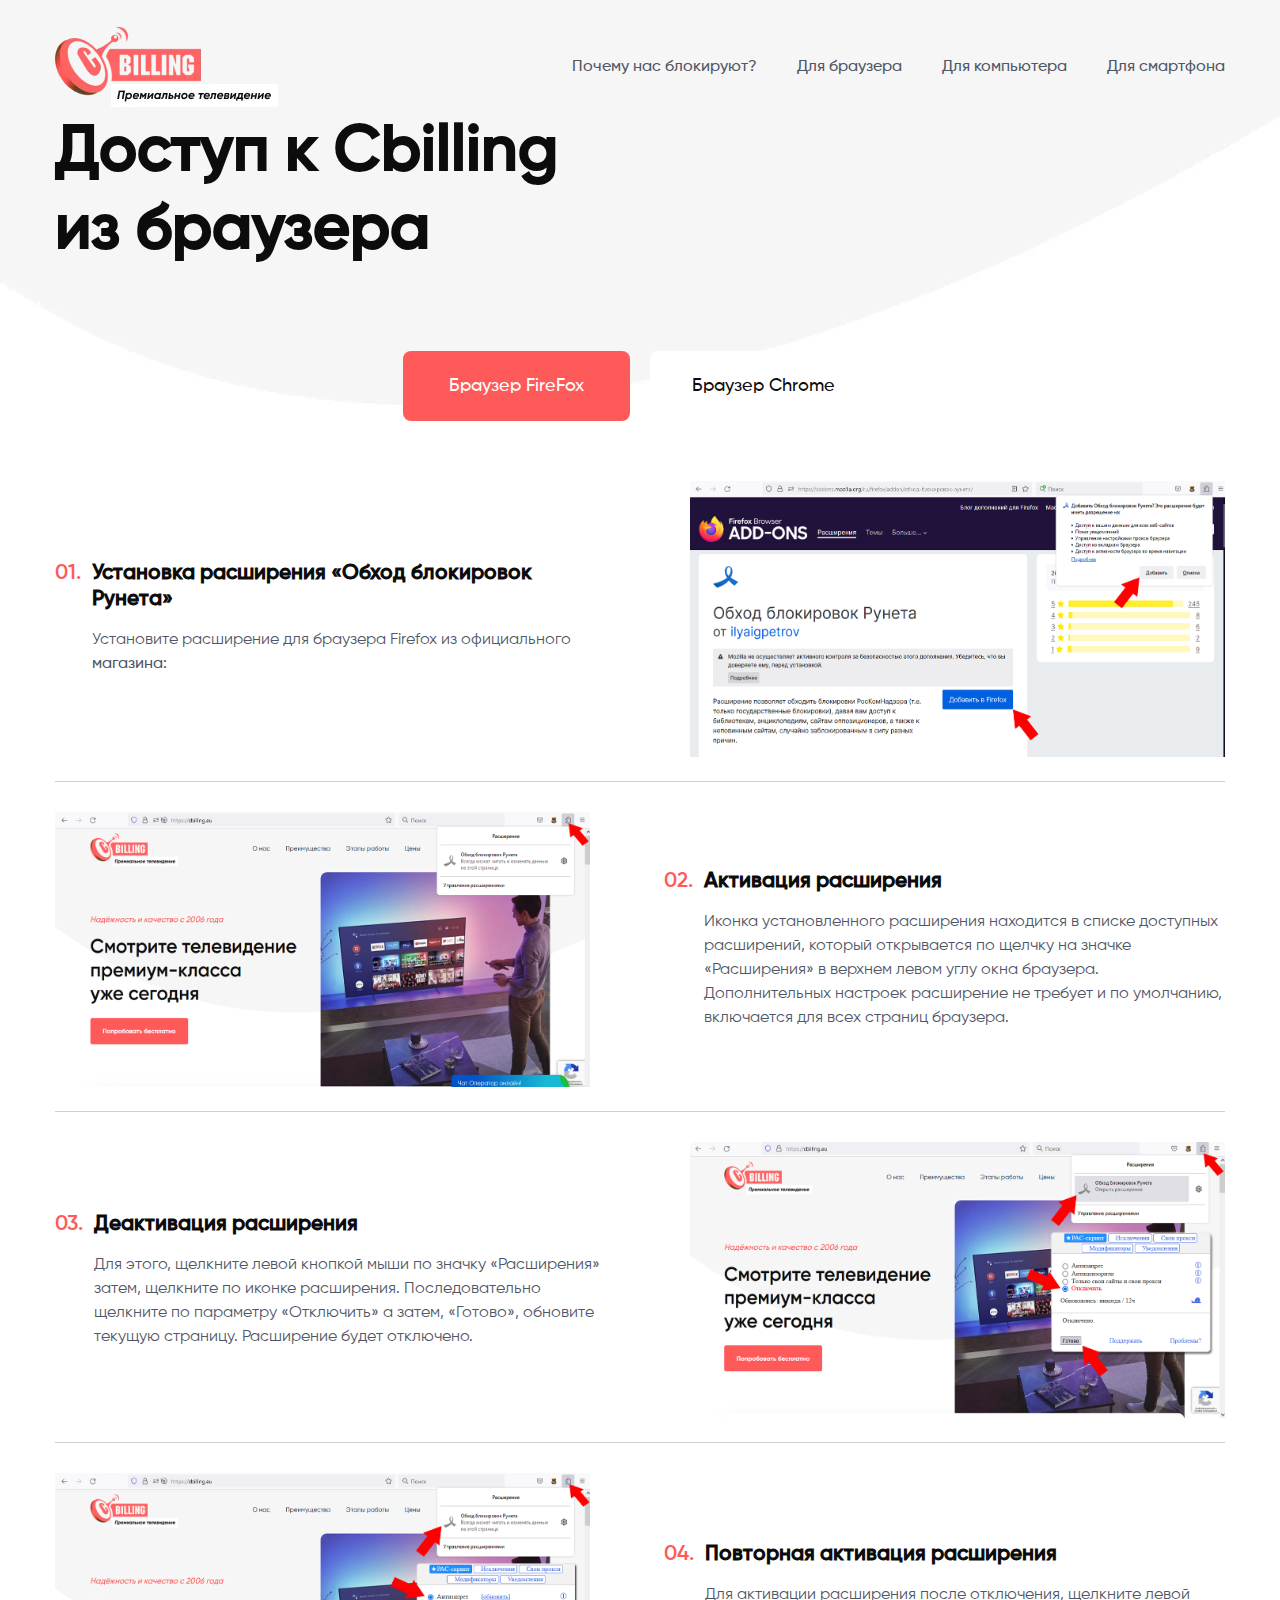
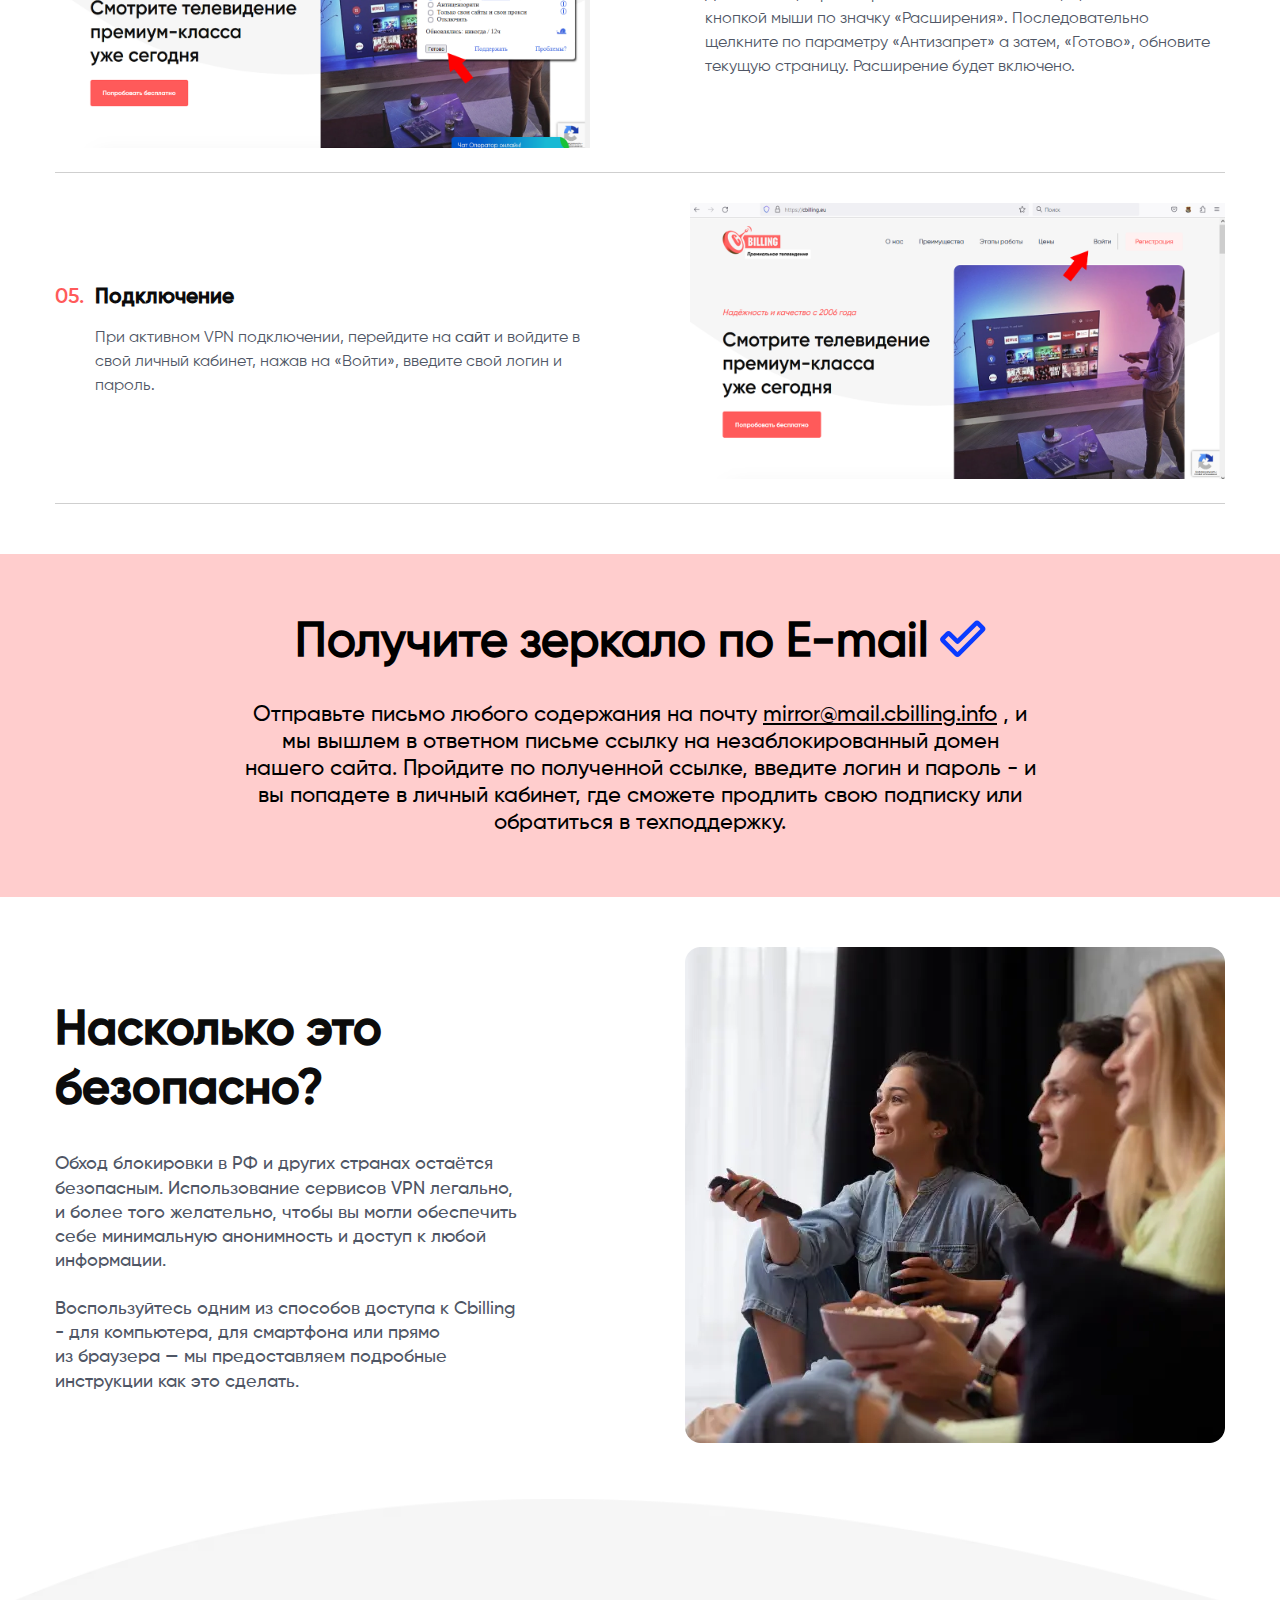
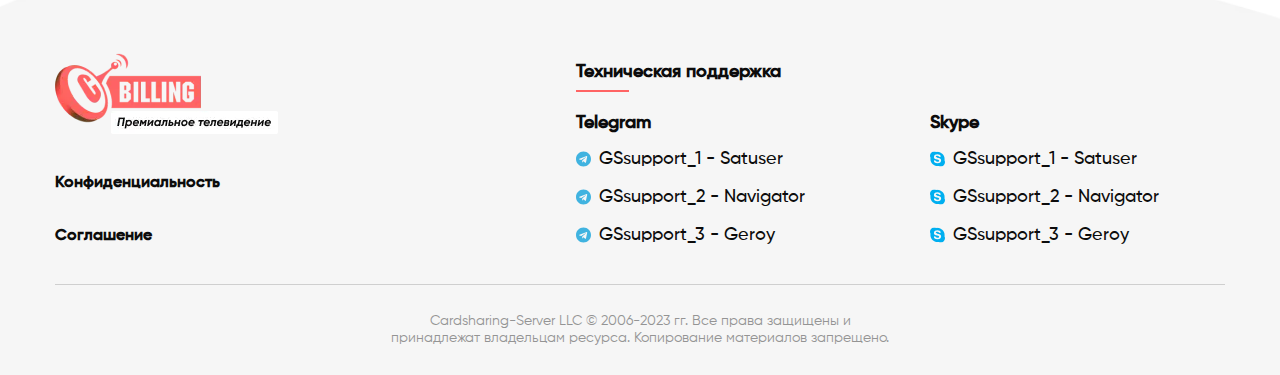
==== commit 3046aeaf: "comit2" ====
--- a/browser.html
+++ b/browser.html
@@ -326,7 +326,7 @@
 
     <section id="mirrorWithEmail">
         <div class="container">
-            <h2>Получите зеркало по E-mail</h2>
+            <h2>Получите зеркало по E-mail <svg xmlns="http://www.w3.org/2000/svg" width="48" height="48" viewBox="0 0 256 256"><path fill="#0a3bff" d="m246.15 65.46l-.07-.08l-23.93-23.53a20 20 0 0 0-28.23-.05l-90 88.83l-33.86-32.85a20 20 0 0 0-28.21.08l-24 24a20 20 0 0 0 0 28.26l71.62 72a20 20 0 0 0 28.29 0L246.15 93.74a20 20 0 0 0 0-28.28M103.61 202.33L37.64 136L56 117.61L95.65 156a12 12 0 0 0 16.78-.08L208 61.61l18.32 18Z"/></svg></h2>
             <div>
                 Отправьте письмо любого содержания на почту <a href="email:mirror@mail.cbilling.info">mirror@mail.cbilling.info</a> , и мы вышлем в ответном письме ссылку на незаблокированный домен нашего сайта.  
 Пройдите по полученной ссылке, введите логин и пароль - и вы попадете в личный кабинет, где сможете продлить свою подписку или обратиться в техподдержку. 
--- a/style.css
+++ b/style.css
@@ -141,7 +141,8 @@
     padding-bottom: 32px;
 }
 #mirrorWithEmail {
-    padding: 0 0 60px;
+    padding: 60px 0 60px;
+    background-color: rgba(255,90,90,.3 );
 
 }
 #mirrorWithEmail a{
@@ -151,6 +152,9 @@
 #mirrorWithEmail h2{
     text-align: center;
     font-size: 48px;
+    display: flex;
+    gap: 9px;
+    justify-content: center;
     padding-bottom: 30px;    
 }
 #mirrorWithEmail .container div{
@@ -207,7 +211,7 @@
 }
 
 .safety {
-    padding: 196px 0;
+    padding: 120px 0;
 }
 
 .safety__container {
@@ -270,7 +274,7 @@
     display: flex;
     justify-content: space-between;
     align-items: flex-end;
-    gap: 140px;
+    gap: 125px;
 }
 
 .footer__list {
@@ -291,7 +295,7 @@
     font-size: 25px;
     font-family: 'Gilroy600';
     display: block;
-    margin: 30px auto;
+    margin: 50px auto 0;
     cursor: pointer;
     border-radius: 4px;
 }
@@ -451,7 +455,7 @@
 }
 
 .howToGetAccess_photosBlock2 {
-    padding-bottom: 93px;
+    padding-bottom: 40px;
 }
 
 .howToGet__chrome2 {
@@ -541,7 +545,7 @@
 }
 
 #whyWeAreBlocked {
-    padding: 196px 0;
+    padding: 135px 0;
 }
 
 #whyWeAreBlocked h2 {
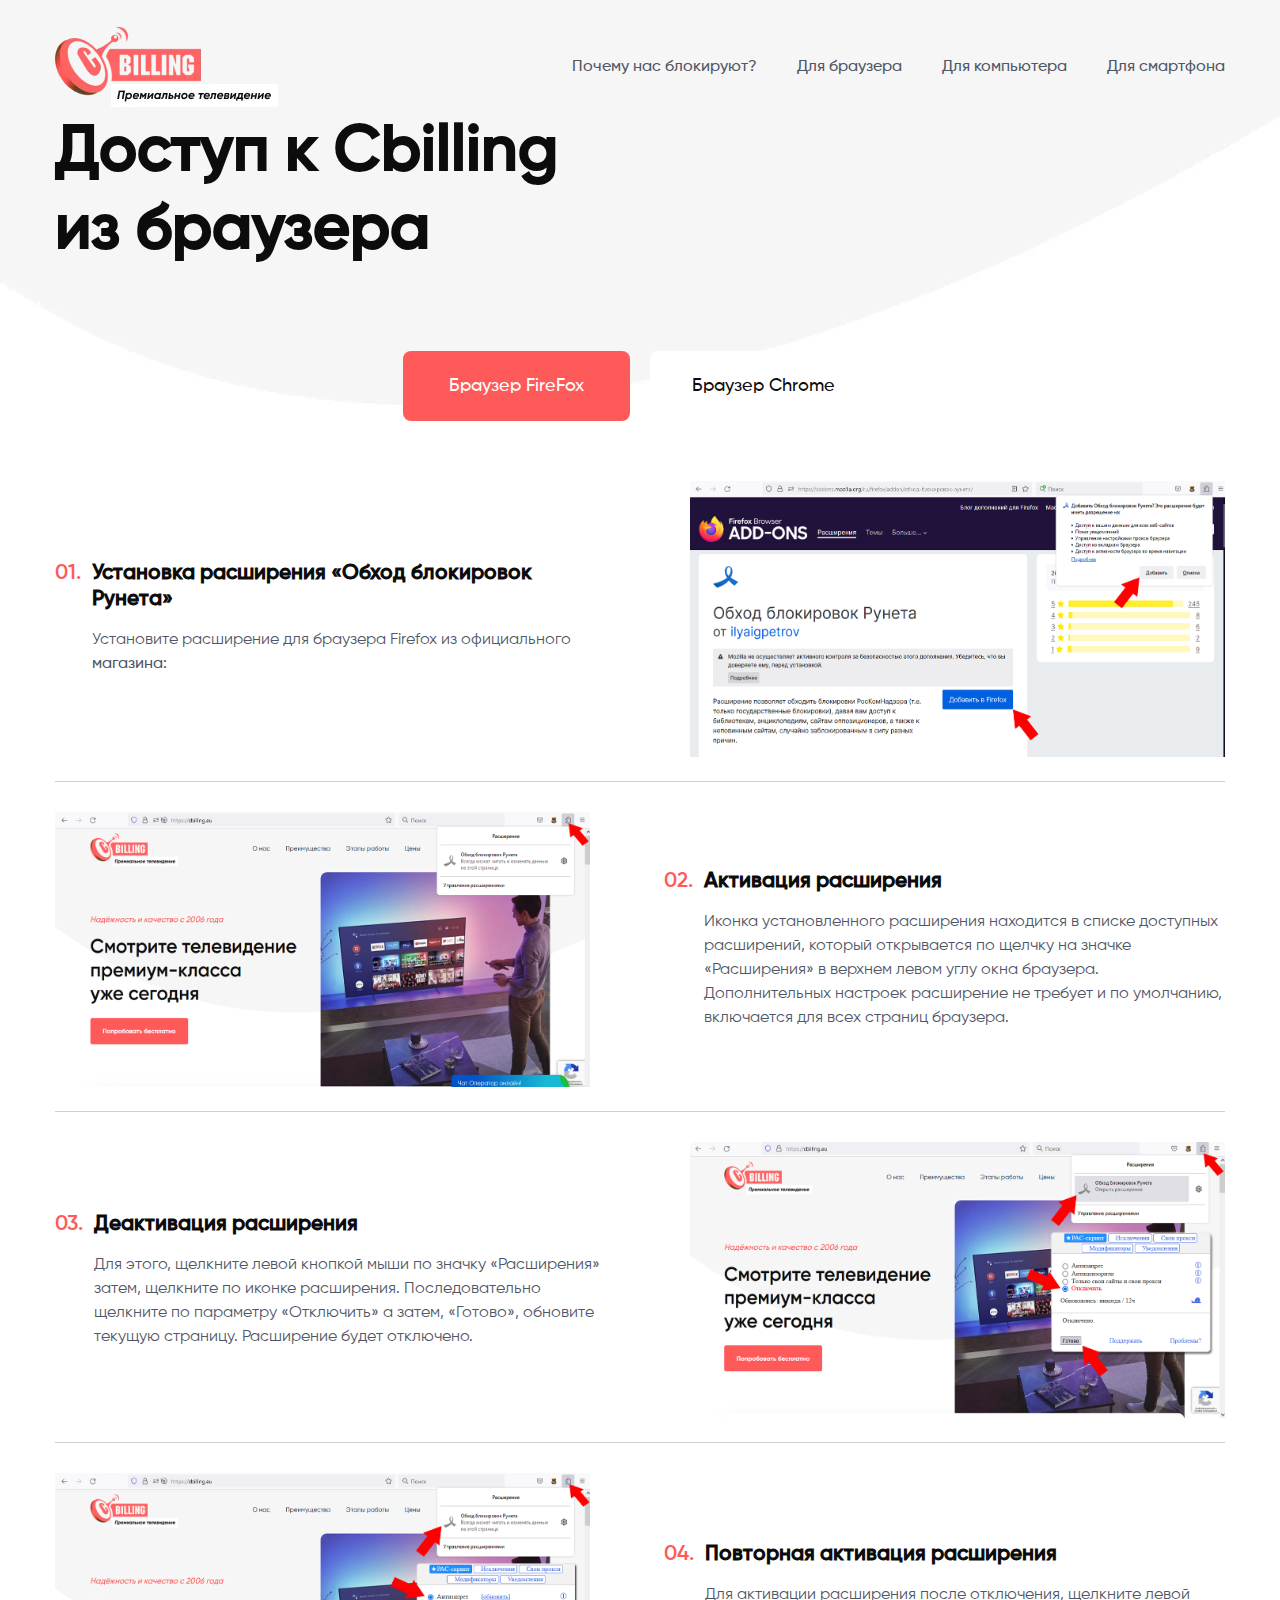
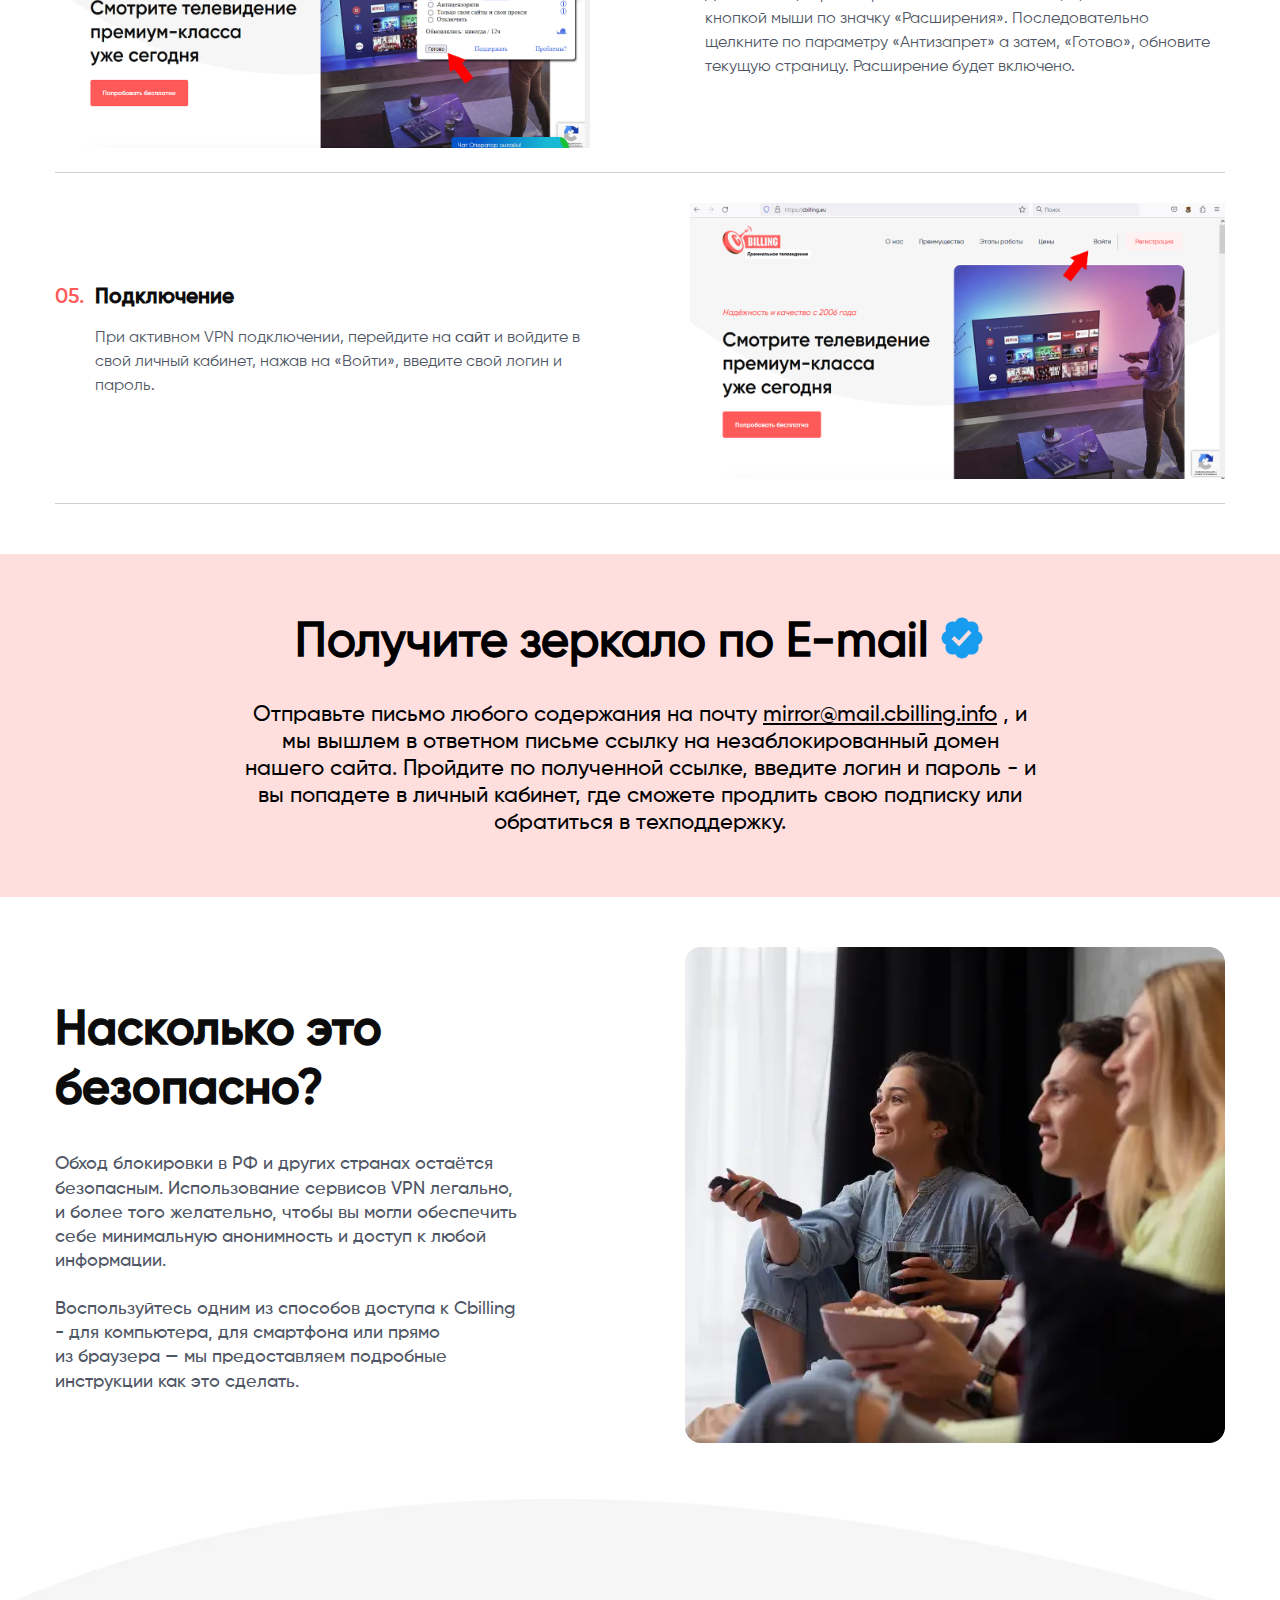
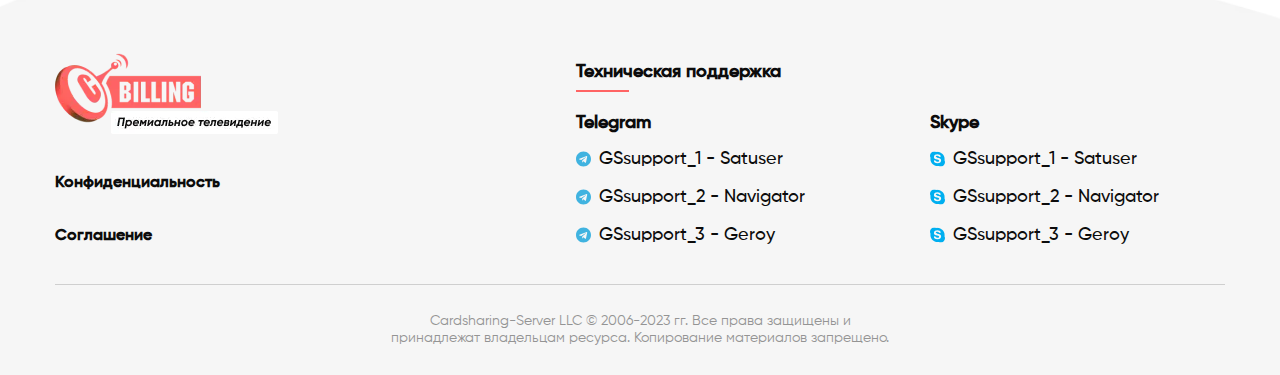
==== commit 6c28b62a: "commit3" ====
--- a/browser.html
+++ b/browser.html
@@ -6,7 +6,7 @@
     <meta name="viewport" content="width=device-width, initial-scale=1.0">
     <meta name="title" content="Как войти в личный кабинет цбиллинг? Зеркало и другие способы здесь.">
     <meta name="description" content="Не работает цбиллинг? Нет доступа в личный кабинет cbilling? Зайдите на зеркало или используйте VPN.">
-    <title>Document</title>
+    <title>Как войти в личный кабинет цбиллинг? Зеркало и другие способы здесь.</title>
     <link rel="stylesheet" href="style.css">
     <link rel="icon" href="img/logo.webp">
 </head>
@@ -326,7 +326,7 @@
 
     <section id="mirrorWithEmail">
         <div class="container">
-            <h2>Получите зеркало по E-mail <svg xmlns="http://www.w3.org/2000/svg" width="48" height="48" viewBox="0 0 256 256"><path fill="#0a3bff" d="m246.15 65.46l-.07-.08l-23.93-23.53a20 20 0 0 0-28.23-.05l-90 88.83l-33.86-32.85a20 20 0 0 0-28.21.08l-24 24a20 20 0 0 0 0 28.26l71.62 72a20 20 0 0 0 28.29 0L246.15 93.74a20 20 0 0 0 0-28.28M103.61 202.33L37.64 136L56 117.61L95.65 156a12 12 0 0 0 16.78-.08L208 61.61l18.32 18Z"/></svg></h2>
+            <h2>Получите зеркало по E-mail <img width="48px" height="48px" src="./img/verificate.png" alt=""></h2>
             <div>
                 Отправьте письмо любого содержания на почту <a href="email:mirror@mail.cbilling.info">mirror@mail.cbilling.info</a> , и мы вышлем в ответном письме ссылку на незаблокированный домен нашего сайта.  
 Пройдите по полученной ссылке, введите логин и пароль - и вы попадете в личный кабинет, где сможете продлить свою подписку или обратиться в техподдержку. 
--- a/style.css
+++ b/style.css
@@ -142,7 +142,7 @@
 }
 #mirrorWithEmail {
     padding: 60px 0 60px;
-    background-color: rgba(255,90,90,.3 );
+    background-color: rgba(255,90,90,.2);
 
 }
 #mirrorWithEmail a{
@@ -153,6 +153,7 @@
     text-align: center;
     font-size: 48px;
     display: flex;
+    /* align-items: center; */
     gap: 9px;
     justify-content: center;
     padding-bottom: 30px;    
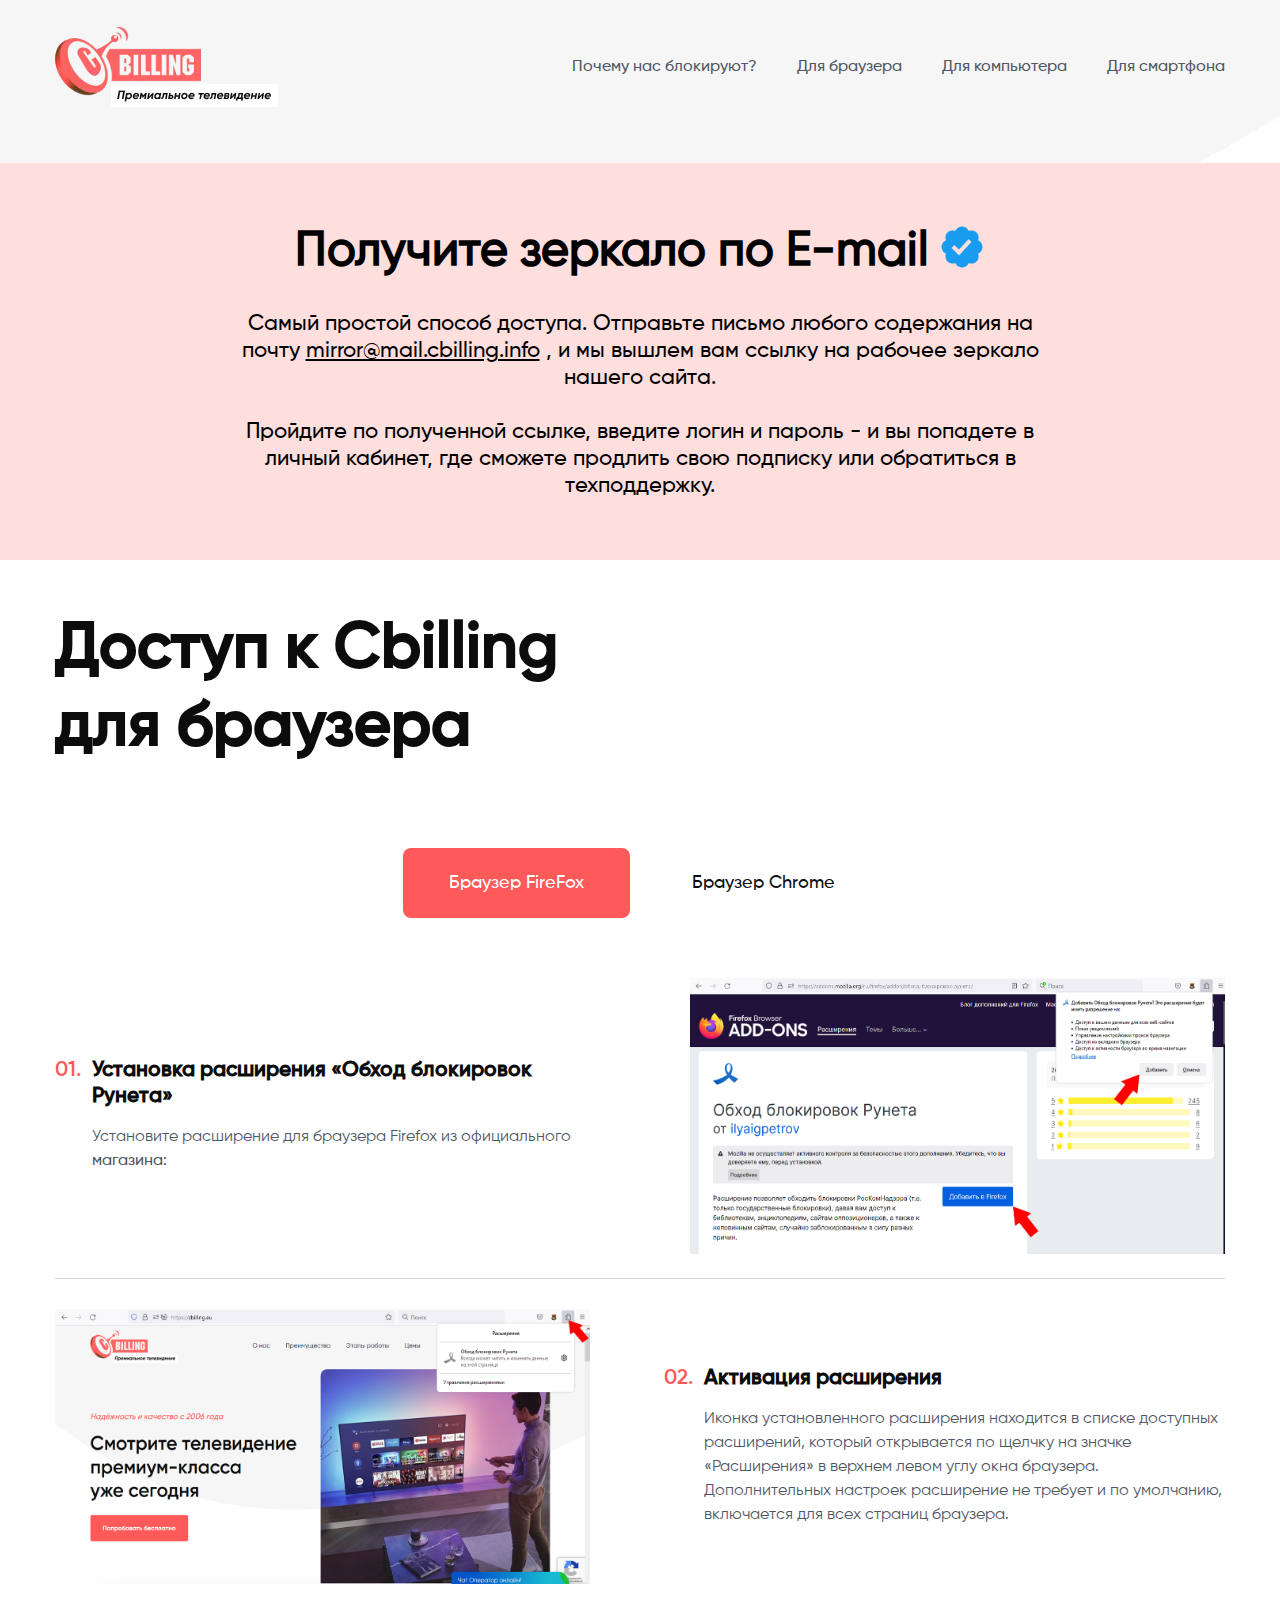
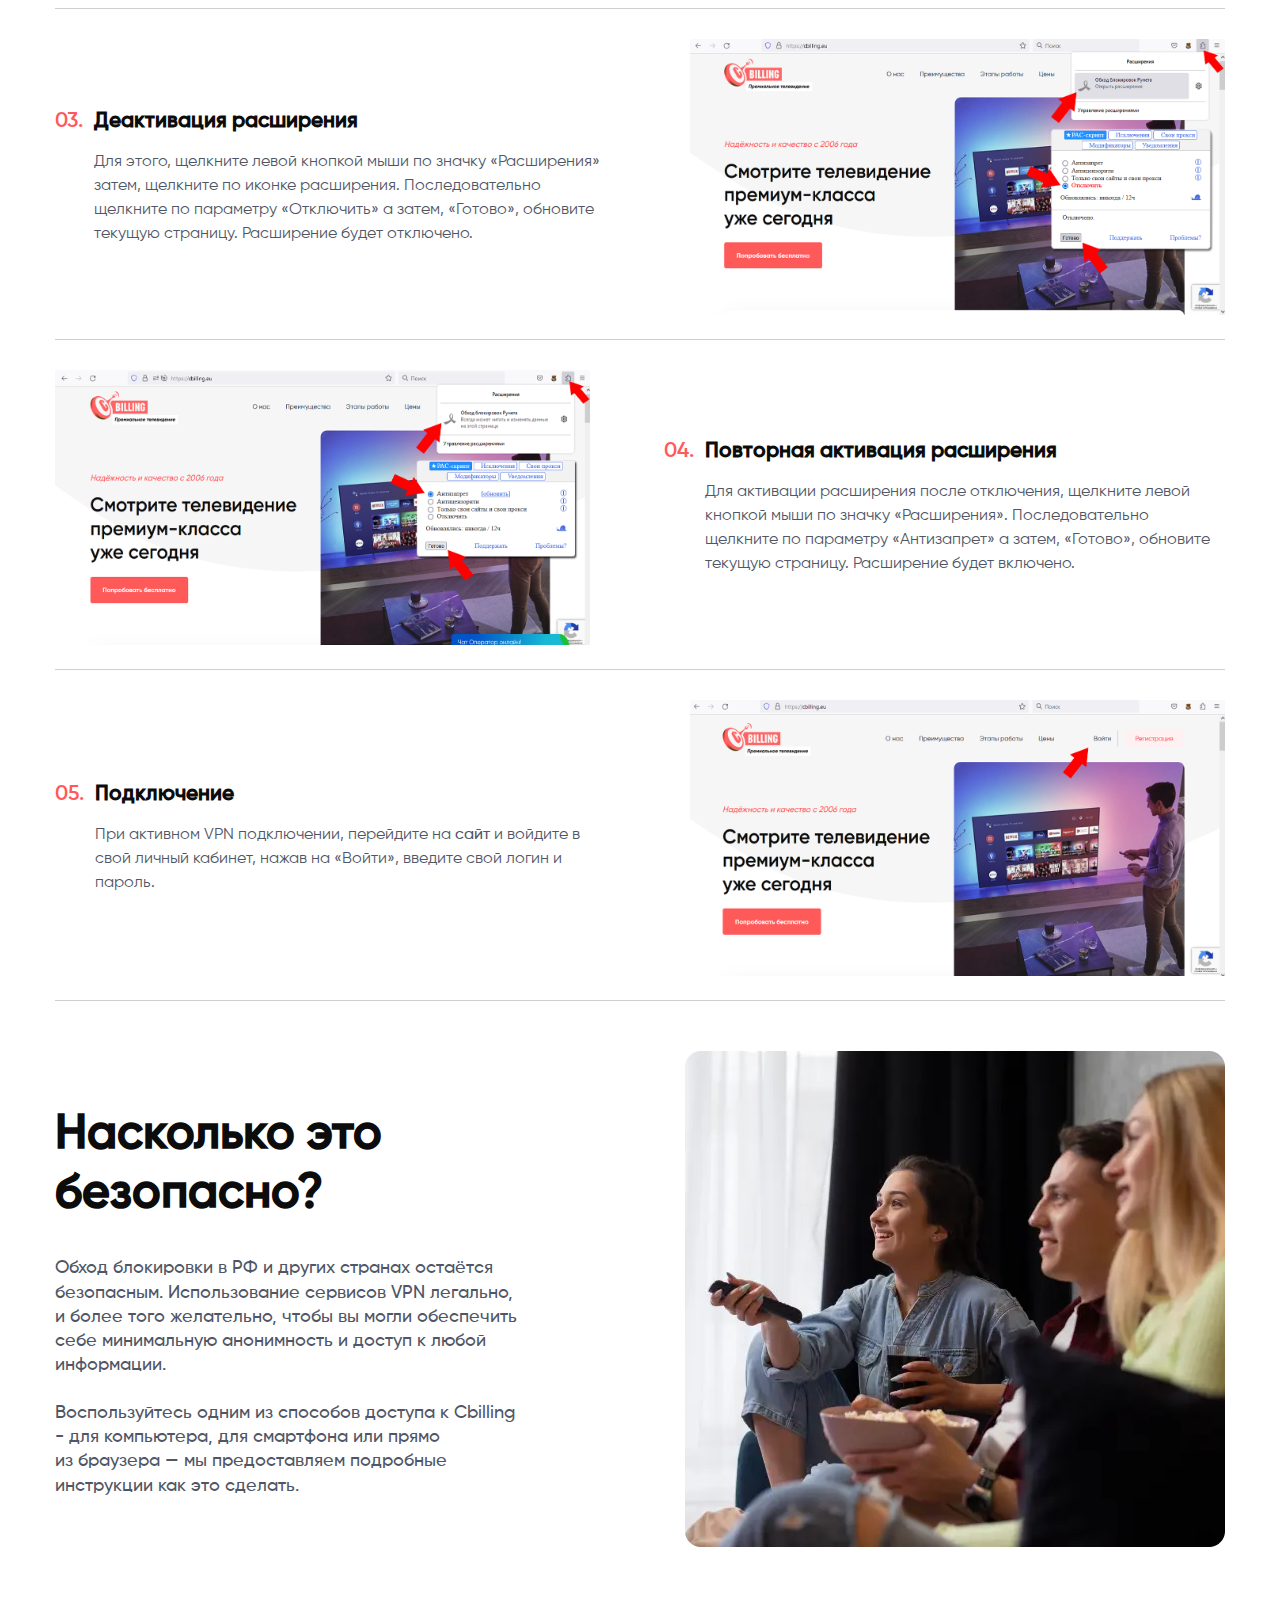
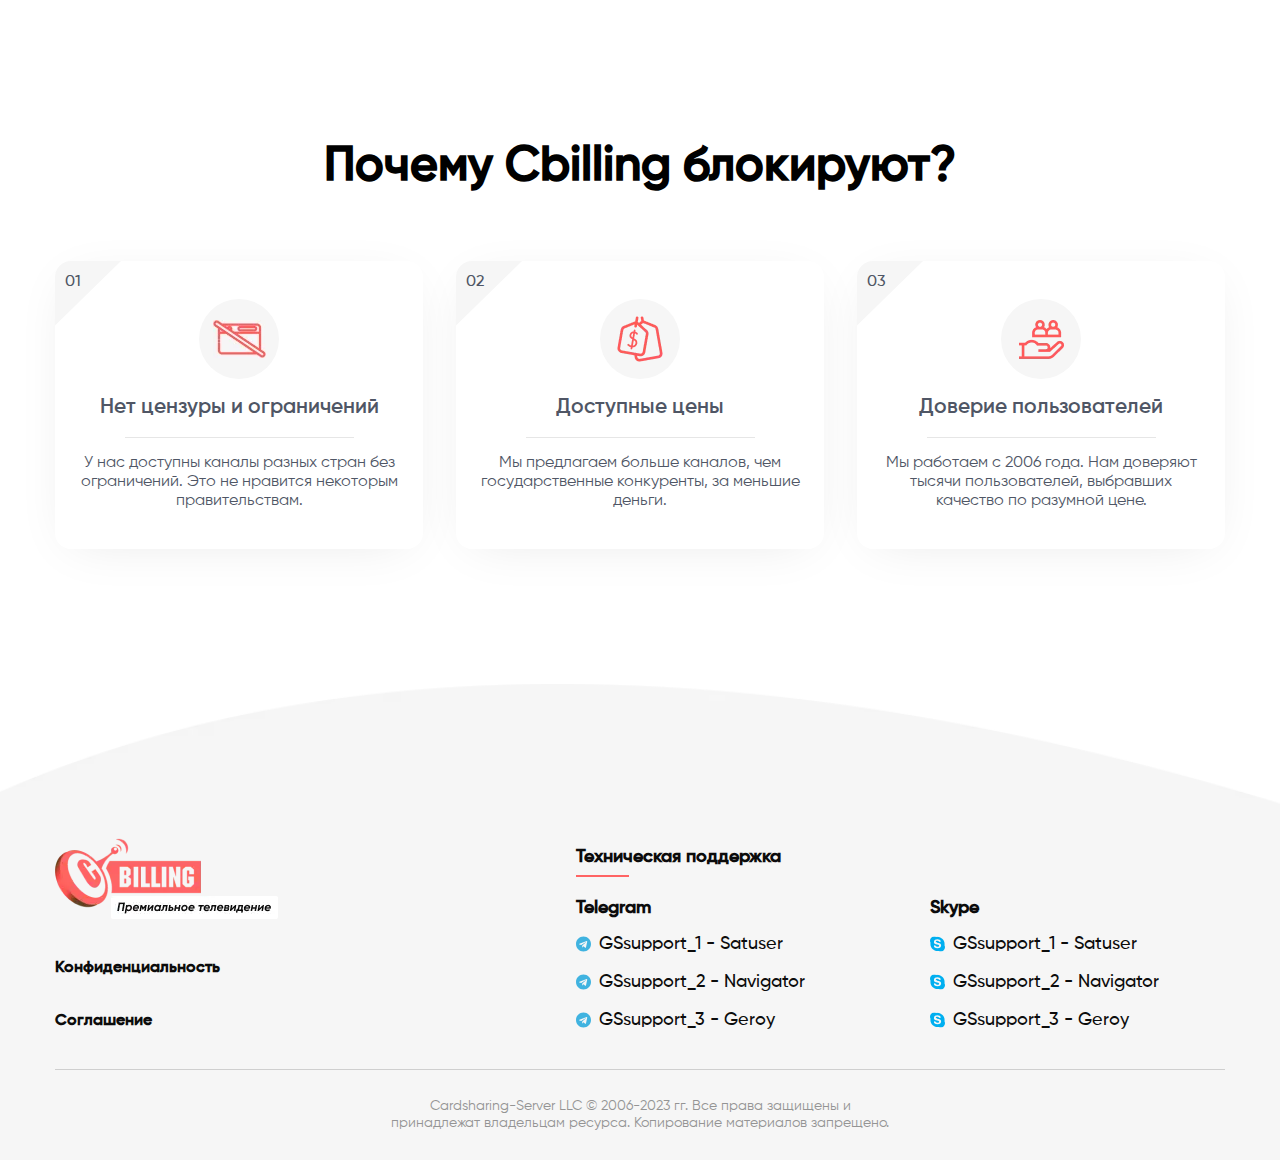
==== commit 3f593dd5: "comyi4" ====
--- a/browser.html
+++ b/browser.html
@@ -44,12 +44,28 @@
                 </ul>
             </div>
 
-            <h1> Доступ к Cbilling из браузера</h1>
-
-            <div class="howToGetAccess_names howToGetAccess_names2">
-                <div class="howToGetAccess_name howToGetAccess_name-active">Браузер FireFox</div>
-                <div class="howToGetAccess_name">Браузер Chrome</div>
-            </div>
+            
+            </div>
+    </header>
+    <section style="margin: 0 0 50px;" id="mirrorWithEmail">
+        <div class="container">
+            <h2>Получите зеркало по E-mail <img width="48px" height="48px" src="./img/verificate.png" alt=""></h2>
+            <div>
+                Самый простой способ доступа. Отправьте письмо любого содержания на почту <a href="email:mirror@mail.cbilling.info">mirror@mail.cbilling.info</a> , и мы вышлем вам ссылку на рабочее зеркало нашего сайта. 
+                <br>
+                <br>
+                Пройдите по полученной ссылке, введите логин и пароль - и вы попадете в личный кабинет, где сможете продлить свою подписку или обратиться в техподдержку.
+            </div>
+        </div>
+    </section>
+    <div class="container">
+        <h1> Доступ к Cbilling для браузера</h1>
+
+        <div class="howToGetAccess_names howToGetAccess_names2">
+            <div class="howToGetAccess_name howToGetAccess_name-active">Браузер FireFox</div>
+            <div class="howToGetAccess_name">Браузер Chrome</div>
+        </div>
+
             <div class="howToGet__firefox howToGet__firefox-active">
 
 
@@ -313,26 +329,16 @@
                             </div>
                         </div>
                     </div>
-                    <img width="535px" src="./img/chrome/005.webp" alt="">
-
-
-                </div>
-            </div>
-
-        </div>
-    </header>
-
-
-
-    <section id="mirrorWithEmail">
-        <div class="container">
-            <h2>Получите зеркало по E-mail <img width="48px" height="48px" src="./img/verificate.png" alt=""></h2>
-            <div>
-                Отправьте письмо любого содержания на почту <a href="email:mirror@mail.cbilling.info">mirror@mail.cbilling.info</a> , и мы вышлем в ответном письме ссылку на незаблокированный домен нашего сайта.  
-Пройдите по полученной ссылке, введите логин и пароль - и вы попадете в личный кабинет, где сможете продлить свою подписку или обратиться в техподдержку. 
-            </div>
-        </div>
-    </section>
+                <img width="535px" src="./img/chrome/005.webp" alt="">
+
+
+            </div>
+        </div>
+
+     </div>
+
+
+
 
     <section class="safety safety2">
         <div class="container">
@@ -353,6 +359,68 @@
             </div>
         </div>
     </section>
+    <section id="whyWeAreBlocked">
+        <div class="container">
+            <h2>Почему Cbilling блокируют?</h2>
+
+
+            <div class="whyWeAreBlocked__main">
+                <div class="whyWeAreBlocked__el">
+                    <div class="whyWeAreBlocked__el_svg">
+                        <svg xmlns="http://www.w3.org/2000/svg" width="66" height="65" viewBox="0 0 66 65" fill="none">
+                            <path d="M0 0V64.5L66 0H0Z" fill="#F6F6F6" />
+                        </svg>
+                        <p>01</p>
+                    </div>
+
+                    <div class="whyWeAreBlocked_centerIcon">
+                        <img src="./img/icon1.webp" alt="">
+                    </div>
+
+                    <p> Нет цензуры и ограничений</p>
+                    <div class="whyWeAre__line"></div>
+                    <span>У нас доступны каналы разных стран без ограничений. Это не нравится некоторым
+                        правительствам.</span>
+                </div>
+
+                <div class="whyWeAreBlocked__el">
+                    <div class="whyWeAreBlocked__el_svg">
+                        <svg xmlns="http://www.w3.org/2000/svg" width="66" height="65" viewBox="0 0 66 65" fill="none">
+                            <path d="M0 0V64.5L66 0H0Z" fill="#F6F6F6" />
+                        </svg>
+                        <p>02</p>
+
+                    </div>
+
+                    <div class="whyWeAreBlocked_centerIcon">
+                        <img src="./img/icon2.webp" alt="">
+                    </div>
+                    <p> Доступные цены</p>
+                    <div class="whyWeAre__line"></div>
+                    <span>Мы предлагаем больше каналов, чем государственные конкуренты, за меньшие деньги.</span>
+                </div>
+
+                <div class="whyWeAreBlocked__el">
+                    <div class="whyWeAreBlocked__el_svg">
+                        <svg xmlns="http://www.w3.org/2000/svg" width="66" height="65" viewBox="0 0 66 65" fill="none">
+                            <path d="M0 0V64.5L66 0H0Z" fill="#F6F6F6" />
+                        </svg>
+                        <p>03</p>
+                    </div>
+
+                    <div class="whyWeAreBlocked_centerIcon">
+                        <img src="./img/icon3.webp" alt="">
+                    </div>
+
+                    <p>Доверие пользователей</p>
+                    <div class="whyWeAre__line"></div>
+                    <span>Мы работаем с 2006 года. Нам доверяют тысячи пользователей, выбравших качество по разумной
+                        цене.</span>
+                </div>
+            </div>
+        </div>
+
+    </section>
     <footer class="footer">
         <div class="container">
             <div class="footer__container">
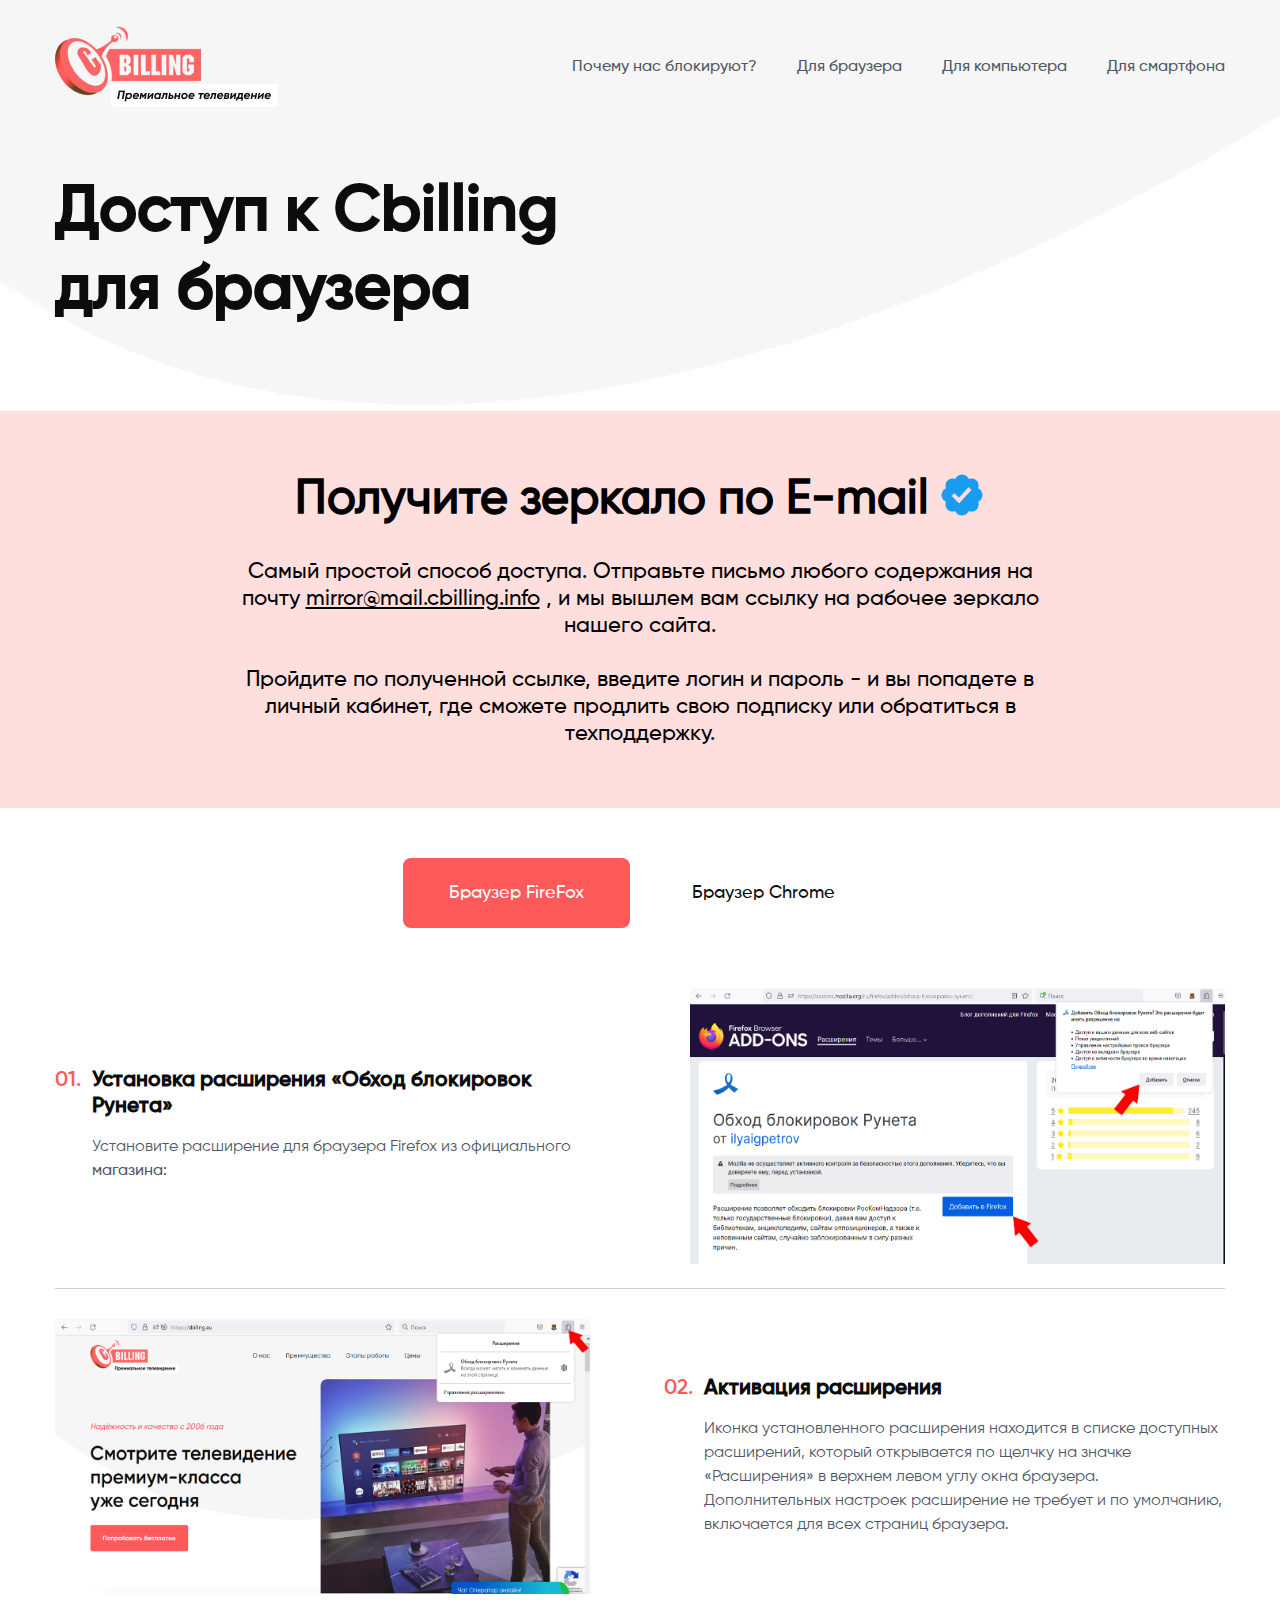
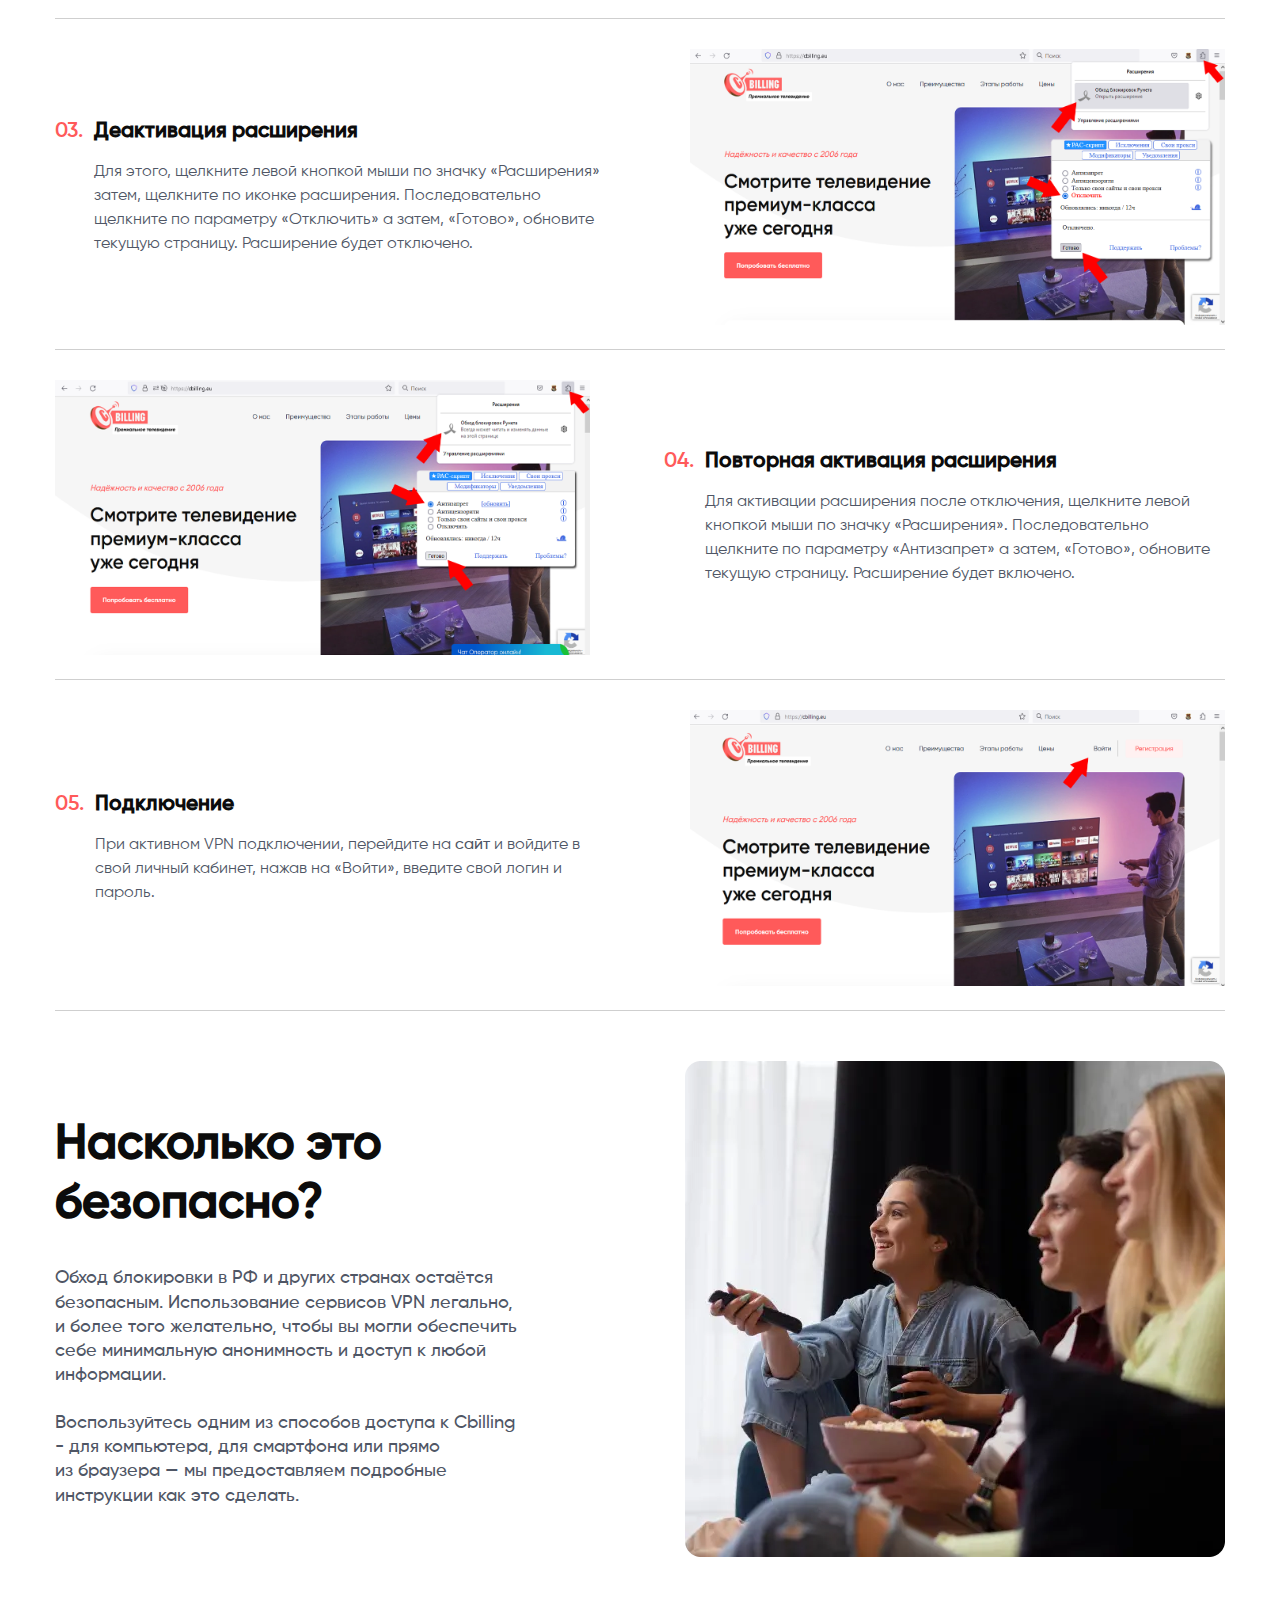
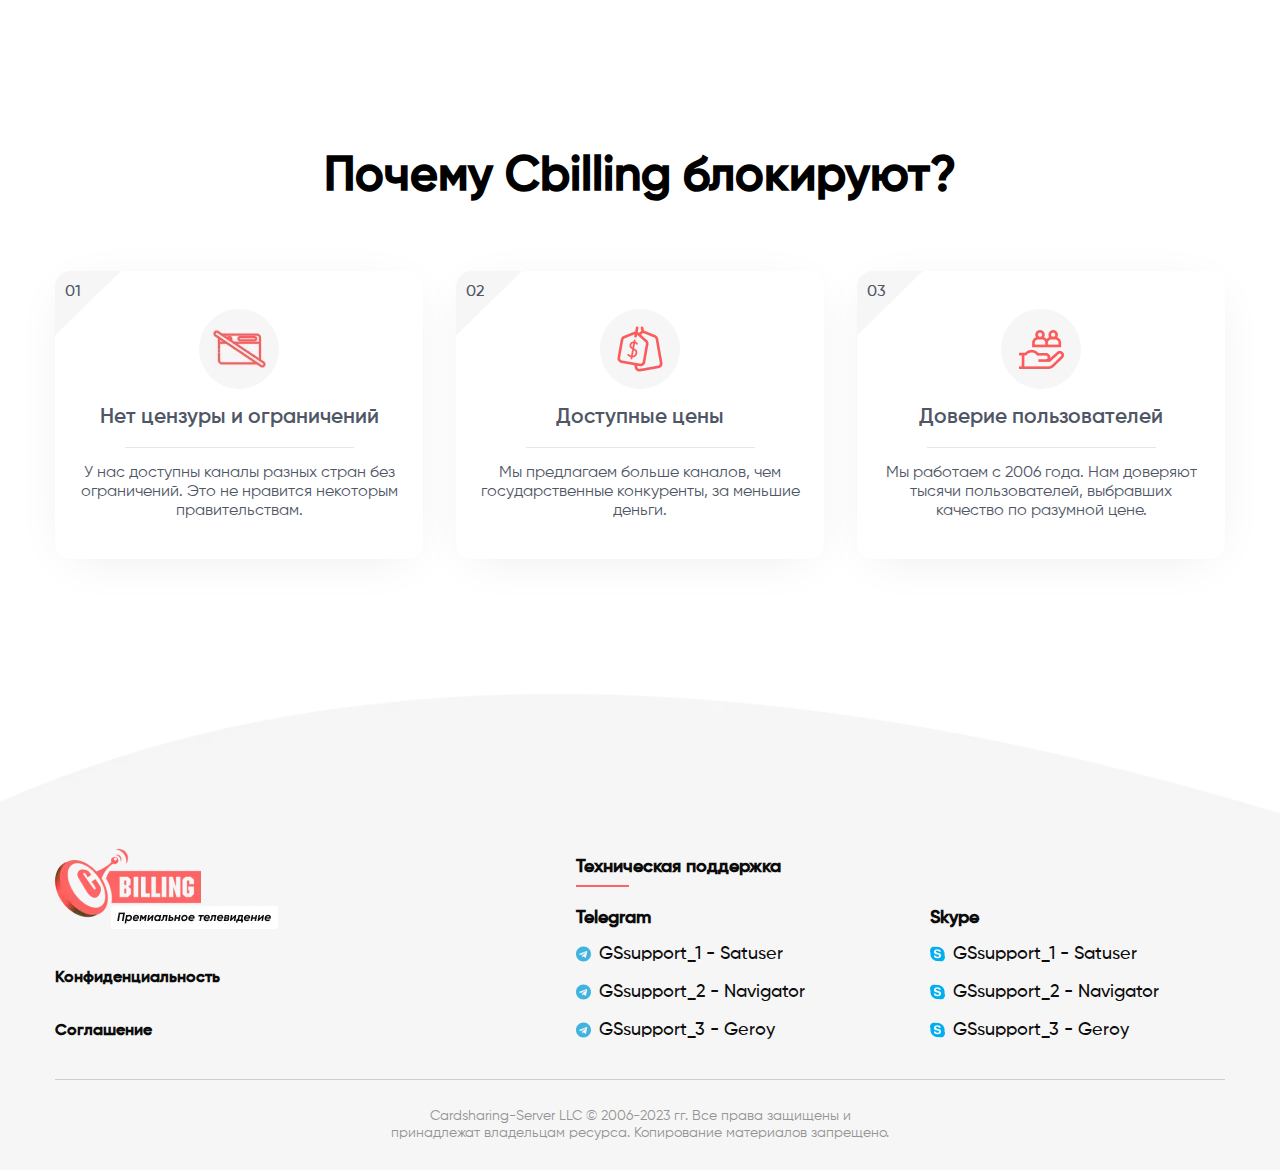
==== commit 7d569cdb: "sassa" ====
--- a/browser.html
+++ b/browser.html
@@ -44,6 +44,7 @@
                 </ul>
             </div>
 
+        <h1 style="margin-top: 60px;"> Доступ к Cbilling для браузера</h1>
             
             </div>
     </header>
@@ -59,7 +60,6 @@
         </div>
     </section>
     <div class="container">
-        <h1> Доступ к Cbilling для браузера</h1>
 
         <div class="howToGetAccess_names howToGetAccess_names2">
             <div class="howToGetAccess_name howToGetAccess_name-active">Браузер FireFox</div>
